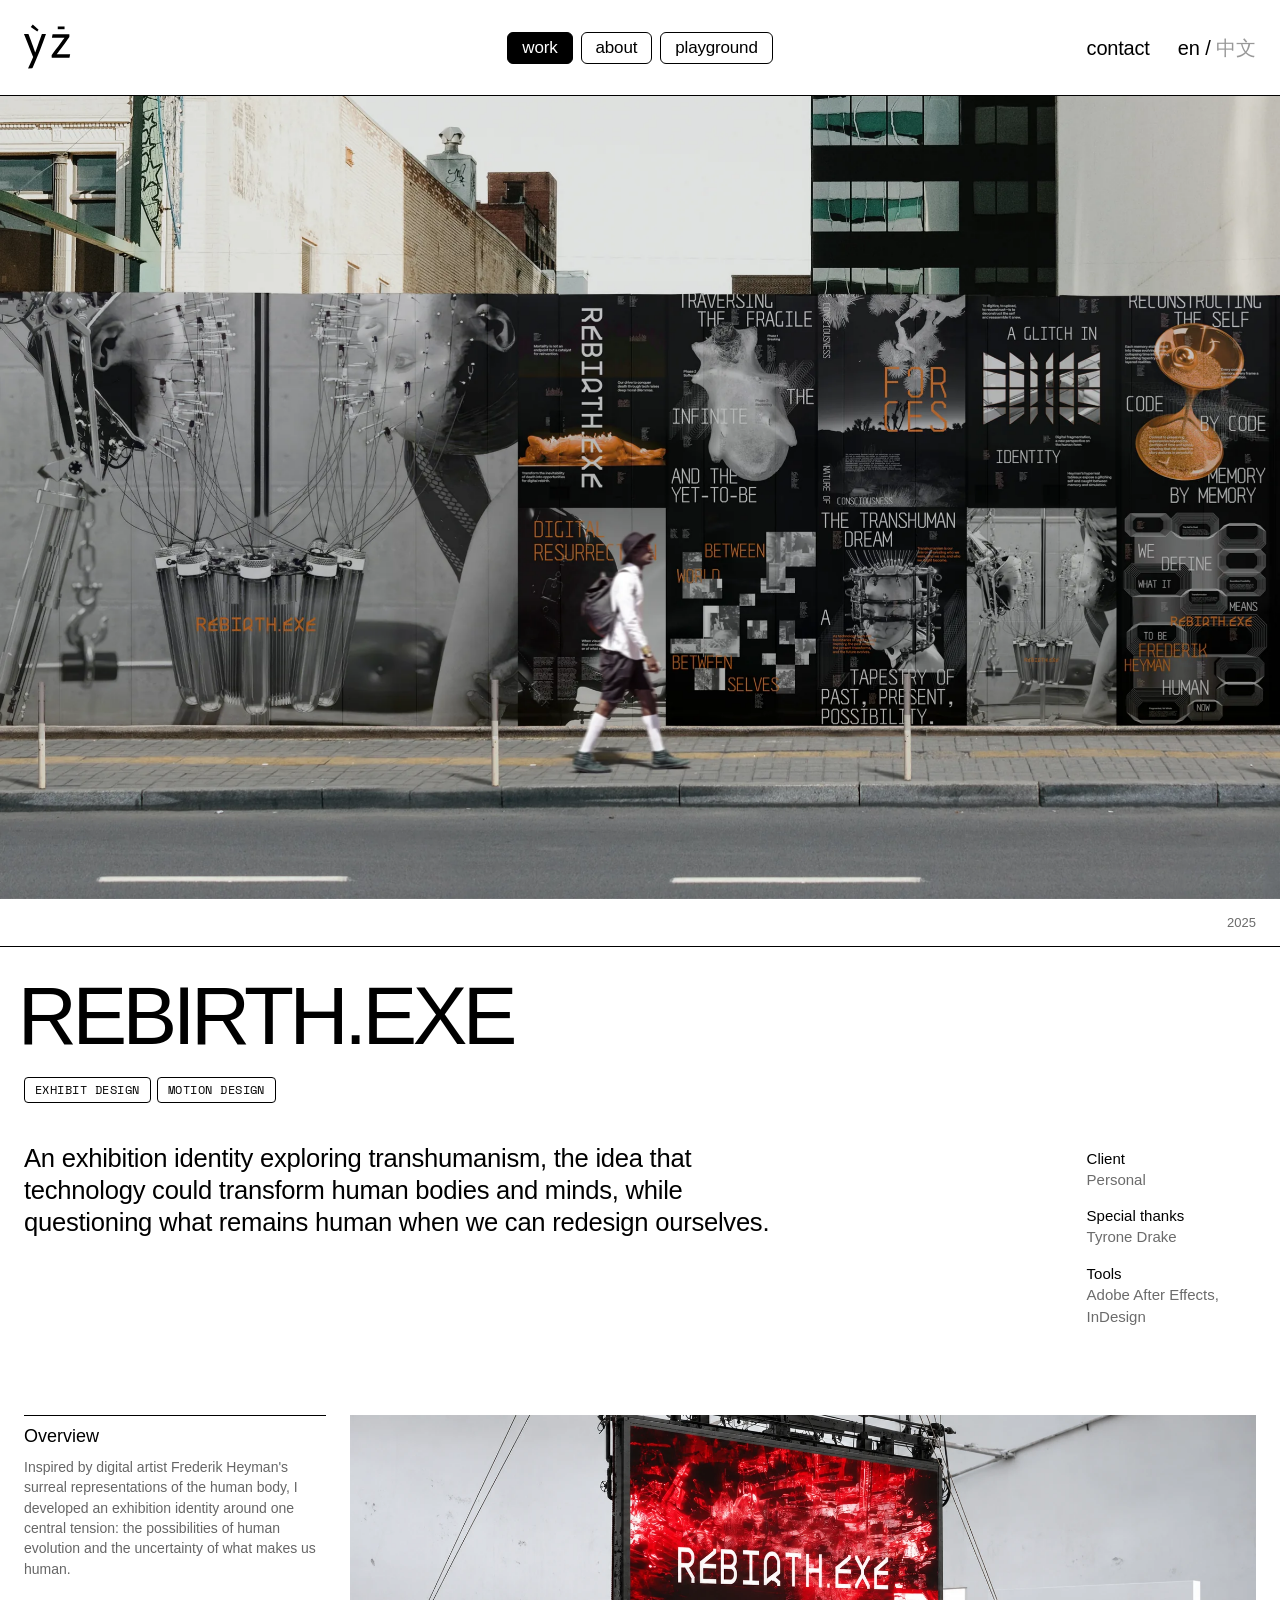
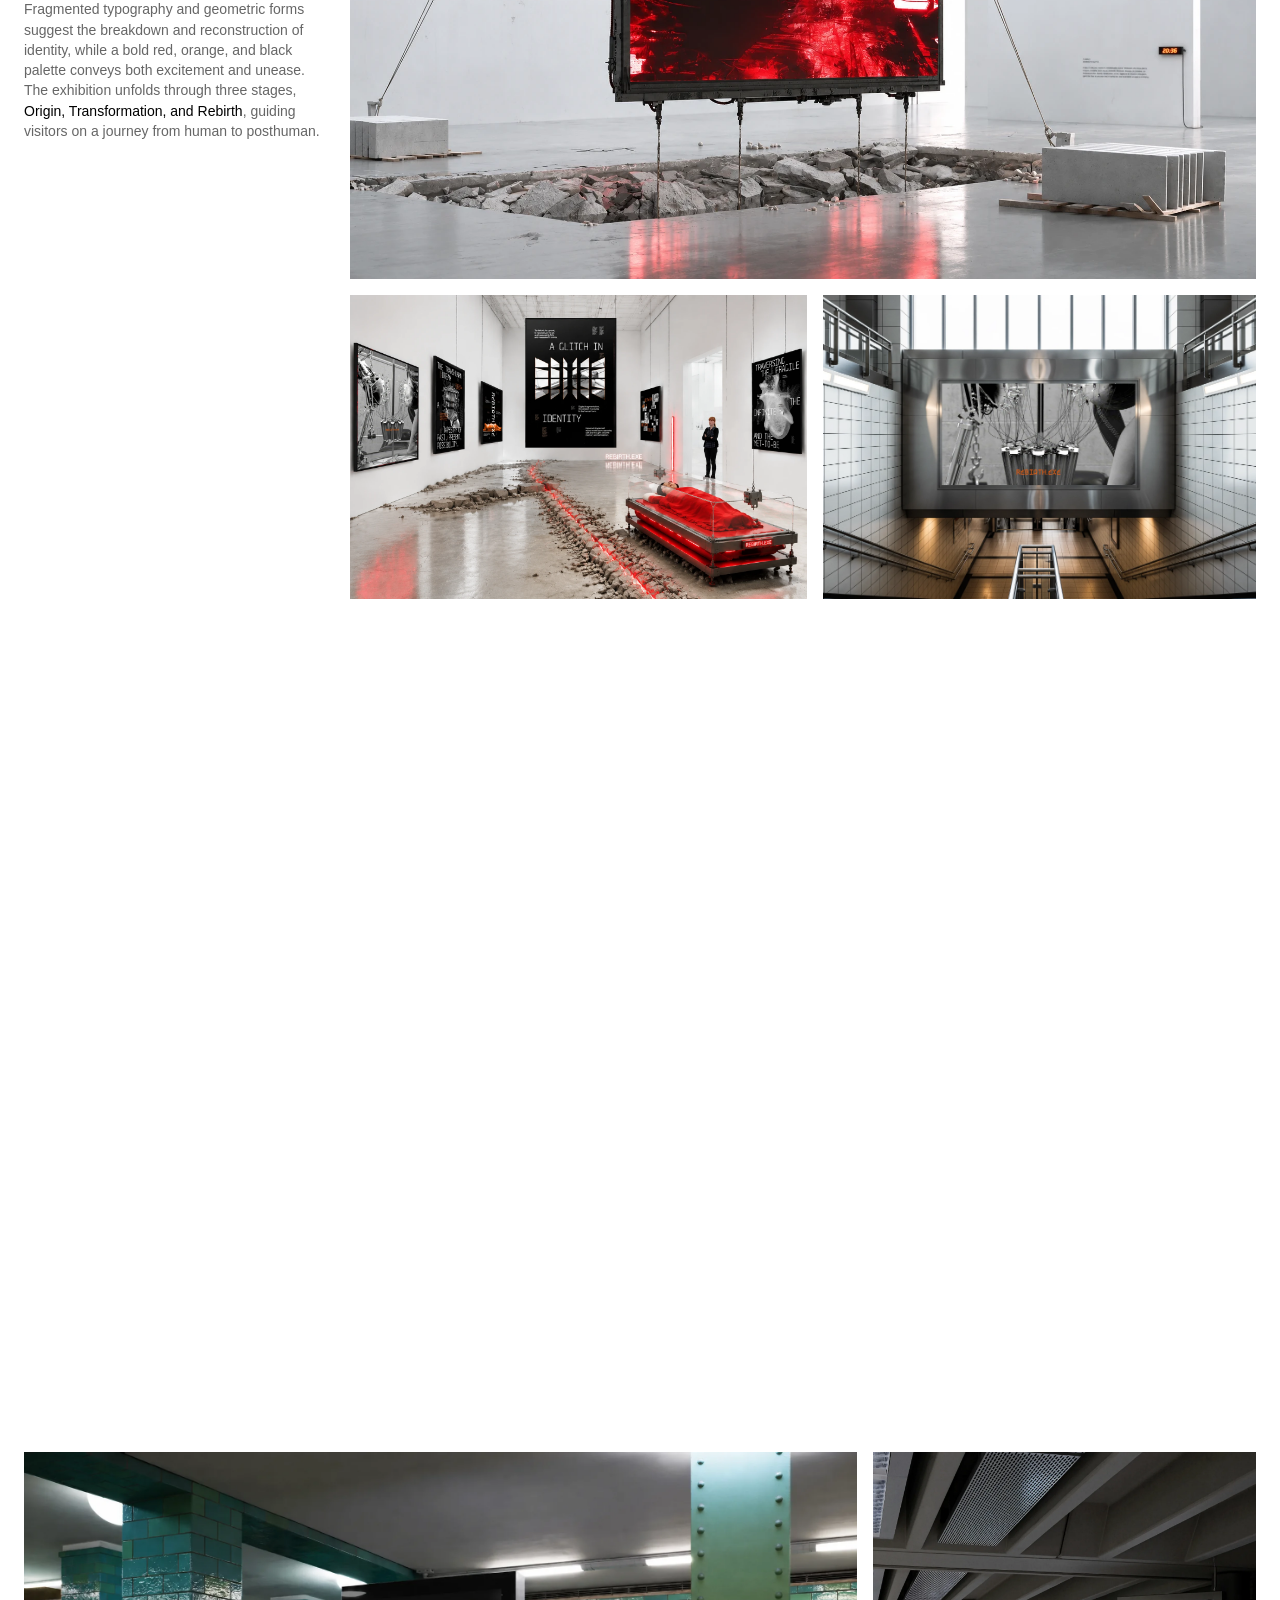
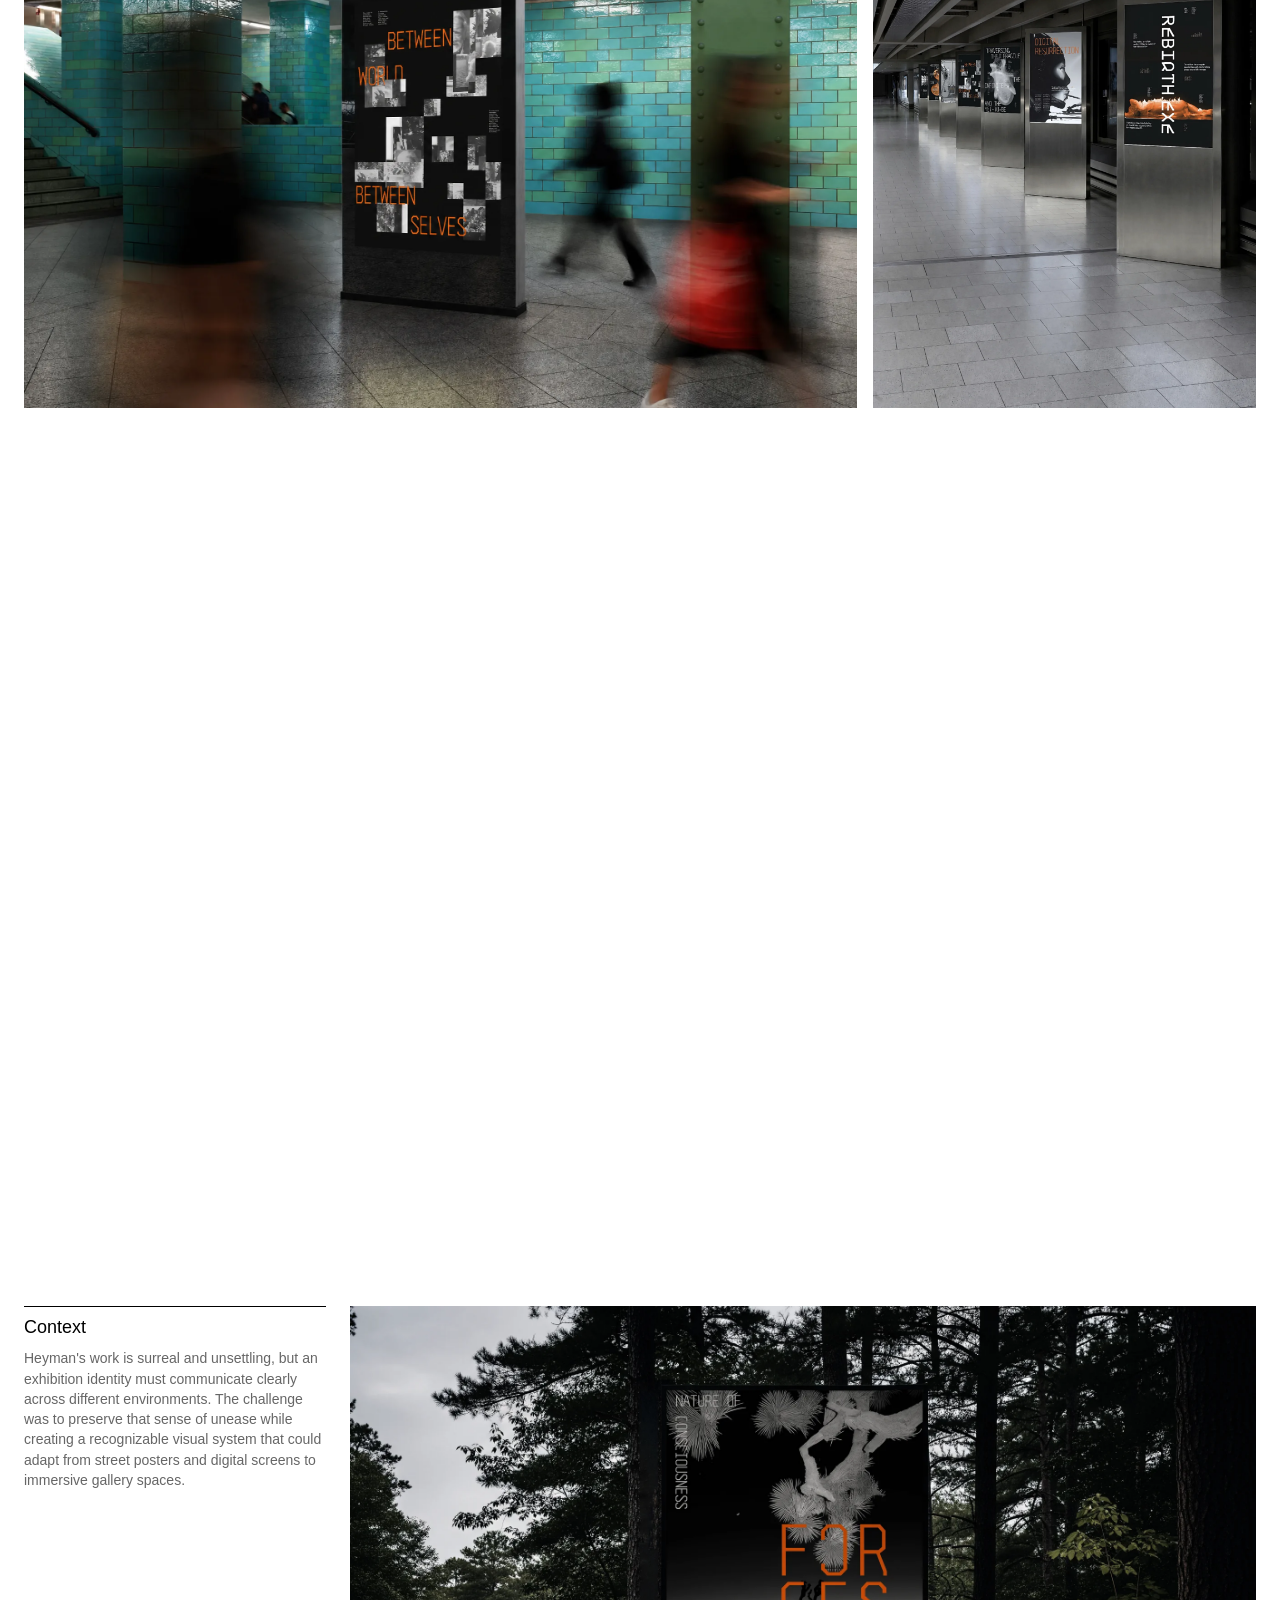
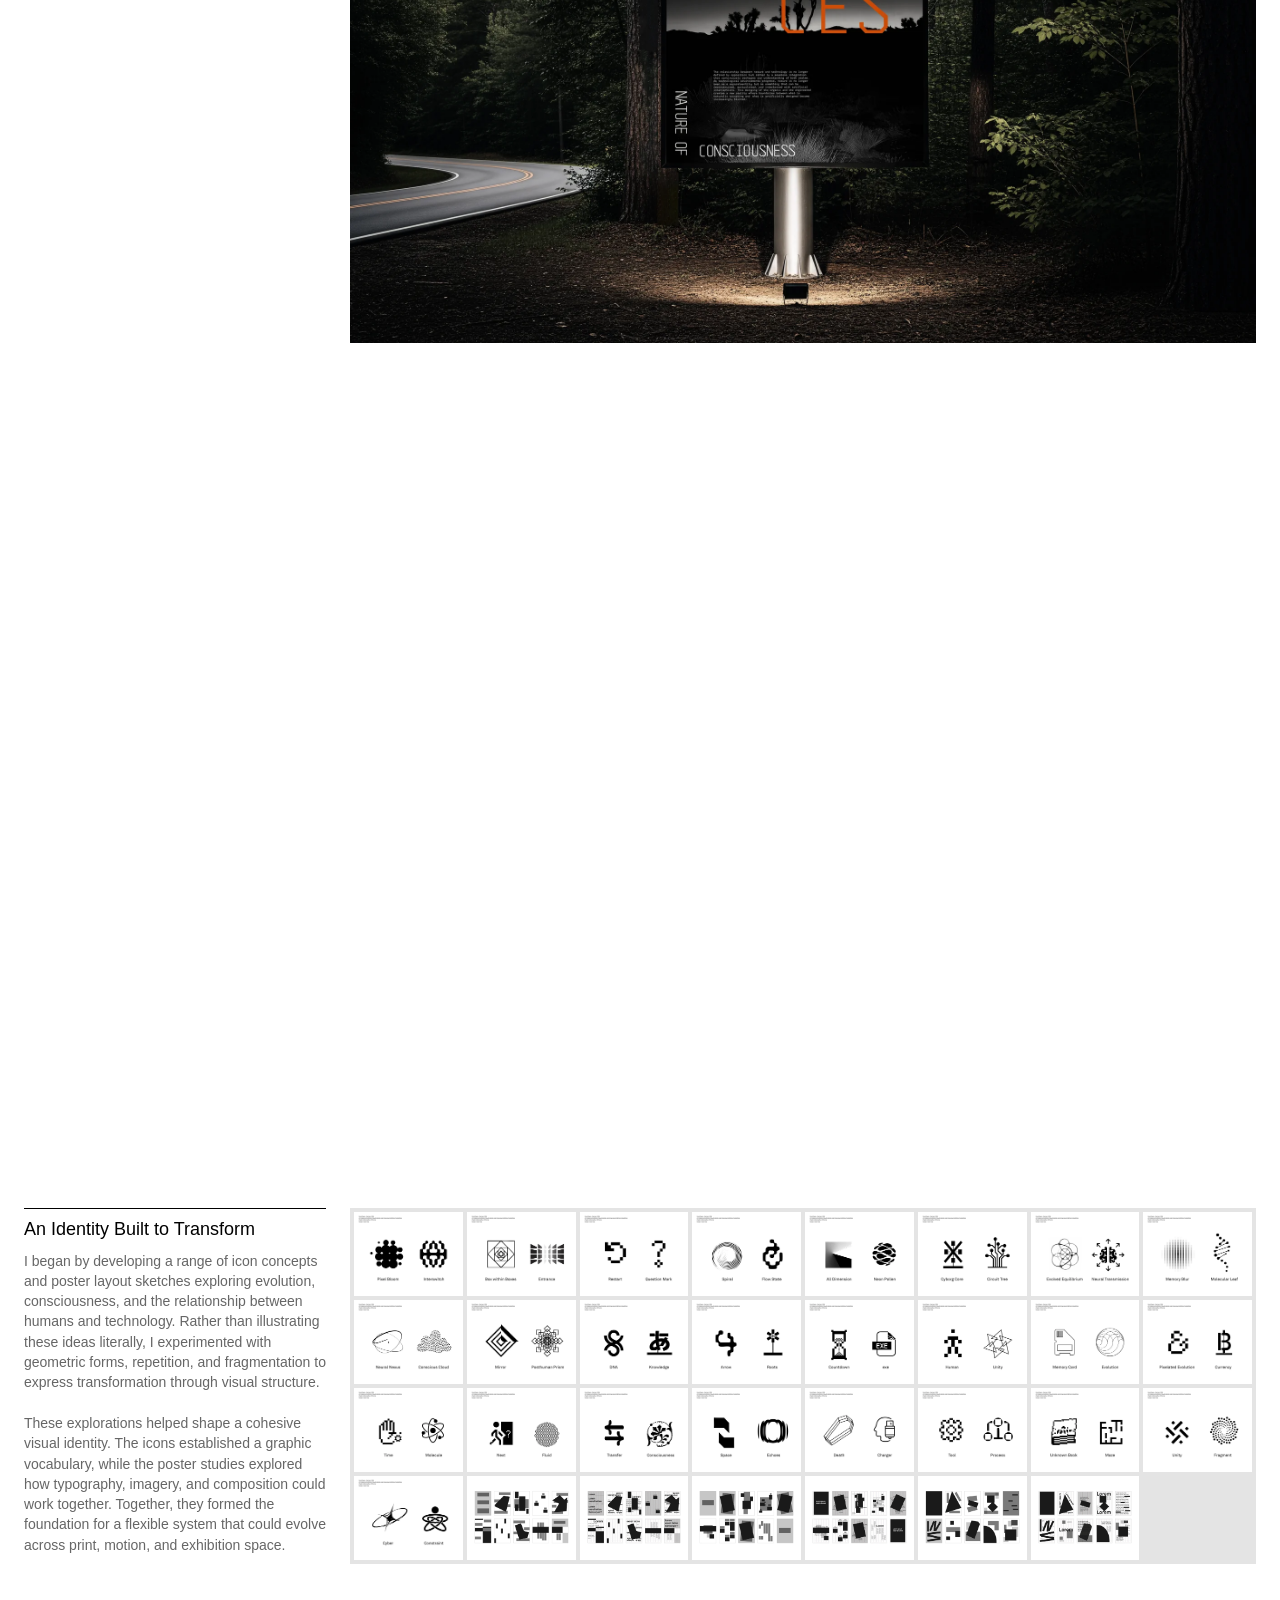
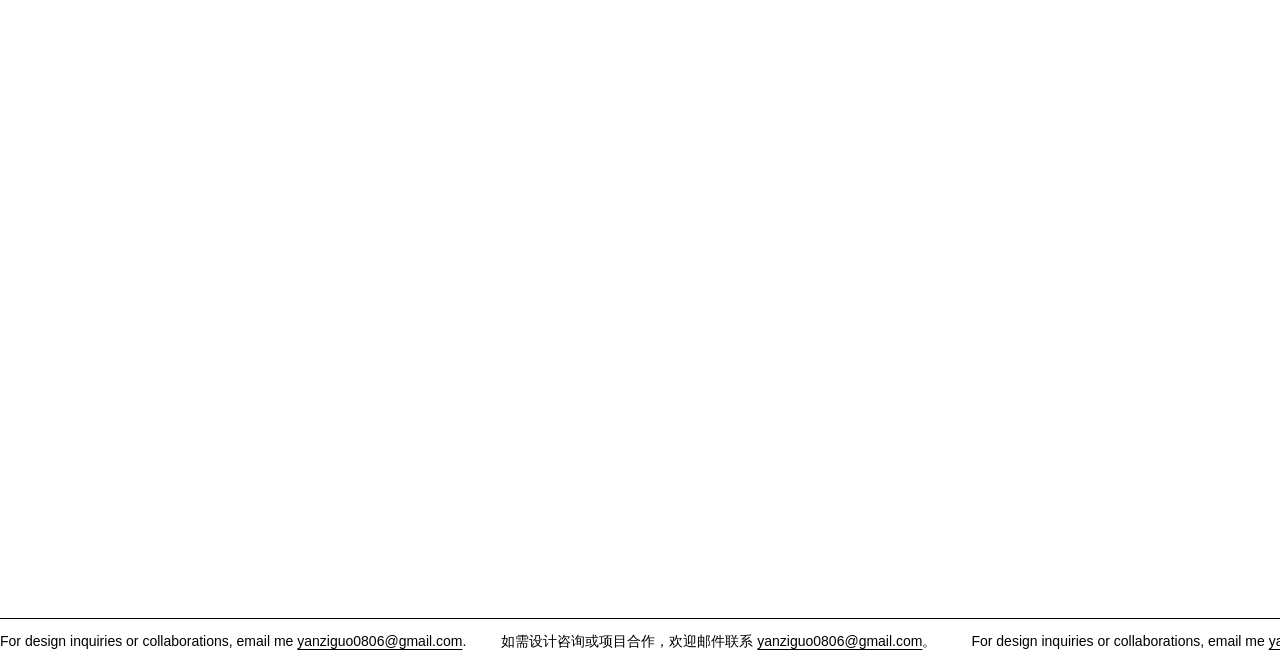
==== project.html @ 1d99fa91 "update 2026-11-15 18:24" ====
<!doctype html>
<html lang="en" data-lang="en">
<head>
  <meta charset="utf-8">
  <meta name="viewport" content="width=device-width, initial-scale=1">
  <script>if (new URLSearchParams(location.search).get("embed") === "1") document.documentElement.classList.add("is-embed");</script>
  <title>Project — yanzi.</title>
  <script>(function(){var l="en";try{var q=new URLSearchParams(location.search).get("lang"),s=localStorage.getItem("lang");if(q==="zh"||q==="en")l=q;else if(s==="zh"||s==="en")l=s;else if(/^zh/i.test(navigator.language||""))l="zh";}catch(e){}document.documentElement.dataset.lang=l;document.documentElement.lang=l==="zh"?"zh-Hans":"en";})();</script>
  <!-- TEMP: Google-hosted for the prototype; self-host before launch (China). -->
  <link rel="preconnect" href="https://fonts.googleapis.com">
  <link rel="preconnect" href="https://fonts.gstatic.com" crossorigin>
  <!-- E5 perf: the web font loads in the background — the page never waits for Google (slow / blocked in China). TODO: self-host before launch -->
  <link rel="stylesheet" href="https://fonts.googleapis.com/css2?family=Space+Mono:wght@400;700&display=swap" media="print" onload="this.media='all'">
  <link rel="stylesheet" href="shared/base.css?v=2">
  <link rel="stylesheet" href="project.css?v=59">
  <link rel="stylesheet" href="case7.css?v=18">
  <link rel="stylesheet" href="foot.css?v=3">
  <link rel="stylesheet" href="logo-motion.css?v=1">
  <style>h1, h2, h3, h4 { text-wrap: balance; } main p { hyphens: none; -webkit-hyphens: none; }</style>
</head>
<body>
  <!-- Project page, structure after basedesign.com/projects/… :
       title + grey tagline · tag pills · hero · summary + More info · images ·
       credits · next + related -->

  <header class="bar">
    <a class="bar-brand" href="index.html" aria-label="yanzi guo — home">
      <svg class="bar-logo" xmlns="http://www.w3.org/2000/svg" viewBox="20.8 0 1105.7 260.2" aria-hidden="true"><g data-k="cam" fill="currentColor"><path data-k="y" d="M148.900,54.750 C148.650,54.350 148.160,54.140 147.440,54.140 L127.230,54.140 C126.030,54.140 125.390,54.730 124.750,55.710 C116.990,77.600 110.340,96.150 104.480,112.510 L104.430,112.650 C97.220,132.770 91.510,148.690 86.540,162.980 C81.930,148.340 68.780,112.250 47.450,55.710 C47.100,54.650 46.380,54.140 45.250,54.140 L22.760,54.140 C21.970,54.140 21.370,54.390 21.100,54.830 C20.940,55.080 20.830,55.520 21.140,56.140 C33.410,87.530 51.240,131.310 63.040,160.290 L63.040,160.310 C67.930,172.300 71.790,181.770 73.800,186.800 C74.350,188.460 74.350,189.250 73.800,190.350 C62.930,216.380 51.480,240.940 45.620,253.260 C45.200,254.310 45.140,254.940 45.420,255.350 C45.640,255.670 46.050,255.830 46.690,255.830 L68.060,254.120 C69.810,253.830 70.740,253.230 71.350,252.000 C100.790,185.680 129.010,114.400 148.770,56.440 C149.120,55.750 149.160,55.160 148.900,54.740 Z"/><path data-k="a" d="M210.000,174.380 C195.360,174.380 183.500,160.720 183.500,143.880 C183.500,127.040 195.360,113.380 210.000,113.380 C224.640,113.380 236.500,127.040 236.500,143.880 C236.500,160.720 224.640,174.380 210.000,174.380 M232.990,54.390 L233.000,54.380 L173.760,54.380 C172.560,54.380 172.070,54.860 172.070,55.830 L172.070,72.940 C172.070,74.140 172.550,74.390 173.760,74.390 L181.490,74.390 L230.990,74.390 C251.980,74.390 268.990,91.400 268.990,112.390 L268.990,133.650 L259.462,133.650 C254.732,110.665 234.385,93.380 210.000,93.380 C182.110,93.380 159.500,115.990 159.500,143.880 C159.500,171.770 182.110,194.380 210.000,194.380 C234.385,194.380 254.732,177.095 259.462,154.110 L268.630,154.110 L268.630,189.590 C268.630,191.330 269.210,191.910 270.660,191.910 L290.960,191.910 C292.410,191.910 292.990,191.330 292.990,189.880 L292.990,114.390 C292.990,81.250 266.130,54.390 232.990,54.390"/><path data-k="n" d="M425.830,64.660 C416.100,55.960 403.860,54.140 395.300,54.140 C379.110,54.140 364.660,60.330 352.350,72.540 C352.240,71.360 352.150,70.210 352.060,69.110 C351.670,64.450 351.360,60.780 350.680,58.730 C350.100,57.580 349.510,56.960 348.010,56.960 L330.560,56.960 C329.020,56.960 328.720,57.630 328.720,58.820 C329.270,63.470 329.840,78.950 329.840,88.920 L329.840,191.940 C329.840,193.390 330.420,194.060 331.680,194.060 L351.660,194.060 C353.210,194.060 353.500,193.350 353.500,191.940 L353.500,92.350 C362.920,81.180 375.040,75.270 388.540,75.270 C398.020,75.270 405.340,78.560 410.310,85.060 C415.010,91.210 417.390,99.890 417.390,110.870 L417.390,191.650 C417.390,193.380 417.980,194.050 419.510,194.050 L439.210,194.050 C440.700,194.050 441.330,193.420 441.330,191.930 L441.330,108.610 C441.330,88.640 436.120,73.850 425.830,64.660 Z"/><path data-k="z" d="M574.610,170.960 L531.830,170.960 C526.940,170.960 522.370,170.930 517.950,170.890 C510.140,170.830 503.370,170.780 497.800,170.950 C499.480,168.680 502.360,164.860 505.990,160.060 C520.780,140.480 548.300,104.020 570.810,71.260 C571.670,69.830 571.960,68.960 571.960,67.800 L571.960,55.980 C571.960,54.880 571.700,54.140 570.400,54.140 L475.540,54.140 C474.390,54.140 473.740,54.700 473.420,55.950 L470.320,72.280 C470.150,73.300 470.200,73.870 470.510,74.220 C470.800,74.560 471.290,74.700 472.160,74.700 L514.940,74.700 C529.390,74.700 538.230,74.700 543.350,74.430 C539.730,79.600 530.570,91.830 519.980,105.970 C502.460,129.350 480.670,158.440 468.940,175.510 L468.920,175.550 C468.870,175.700 468.820,175.830 468.780,175.970 C468.550,176.620 468.350,177.180 468.350,178.140 L468.350,189.120 C468.350,190.530 468.780,191.240 469.630,191.240 L570.680,191.240 C571.860,191.240 572.550,190.650 572.800,189.430 L576.170,172.850 C576.440,172.180 576.470,171.730 576.260,171.420 C575.980,171.010 575.310,170.950 574.620,170.950 Z"/><path data-k="istem" d="M627.830,54.140 L607.840,54.140 C606.350,54.140 605.720,54.770 605.720,56.260 L605.720,188.840 C605.720,190.480 606.480,191.240 608.120,191.240 L627.540,191.240 C629.340,191.240 629.660,190.560 629.660,189.120 L629.660,55.980 C629.660,54.440 628.990,54.140 627.820,54.140 Z"/><path data-k="g" d="M777.490,239.870 C753.430,239.870 733.920,228.080 733.920,213.530 C733.920,198.990 753.430,187.190 777.490,187.190 C801.550,187.190 821.060,198.980 821.060,213.530 C821.060,228.070 801.550,239.870 777.490,239.870 M774.000,72.380 C788.640,72.380 800.500,86.040 800.500,102.880 C800.500,119.720 788.640,133.380 774.000,133.380 C759.360,133.380 747.500,119.720 747.500,102.880 C747.500,86.040 759.360,72.380 774.000,72.380 M777.490,166.920 C766.403,166.920 755.963,168.868 746.795,172.293 C744.725,168.518 742.972,163.222 744.283,157.159 C745.221,152.806 747.417,149.487 749.625,147.110 C756.853,151.102 765.159,153.380 774.000,153.380 C801.890,153.380 824.500,130.770 824.500,102.880 C824.500,92.309 821.247,82.500 815.694,74.390 L839.140,74.390 C840.260,74.390 841.160,73.580 841.160,72.580 L841.160,56.190 C841.160,55.190 840.250,54.380 839.140,54.380 L788.065,54.380 C783.598,53.087 778.883,52.380 774.000,52.380 C746.110,52.380 723.500,74.990 723.500,102.880 C723.500,115.260 727.962,126.594 735.356,135.377 C731.553,139.682 727.855,145.572 726.199,153.256 C723.888,163.949 726.574,173.621 730.461,180.914 C718.818,189.321 711.630,200.829 711.630,213.530 C711.630,239.270 741.120,260.140 777.490,260.140 C813.860,260.140 843.350,239.270 843.350,213.530 C843.350,187.790 813.860,166.920 777.490,166.920"/><path data-k="u" d="M974.270,160.750 C974.270,175.620 975.110,182.630 975.950,188.810 C975.950,189.930 975.670,190.490 974.270,190.490 L956.310,190.490 C954.910,190.490 954.630,190.210 954.070,189.090 C953.230,186.000 952.670,180.950 952.390,177.030 C940.610,189.090 925.730,193.300 911.710,193.300 C887.860,193.300 865.420,181.230 865.420,140.550 L865.420,55.820 C865.420,54.420 865.980,54.140 867.380,54.140 L887.300,54.140 C888.420,54.140 888.700,54.700 888.700,55.820 L888.700,137.750 C888.700,159.350 898.800,172.540 918.440,172.540 C931.910,172.540 942.570,167.490 950.990,158.230 L950.990,55.820 C950.990,54.700 951.550,54.140 952.950,54.140 L972.590,54.140 C974.270,54.140 974.270,54.700 974.270,55.820 L974.270,160.760 Z"/><path data-k="o" d="M1021.590,122.660 C1021.590,151.280 1036.460,174.010 1063.120,174.010 C1083.040,174.010 1102.680,158.300 1102.680,123.510 C1102.680,97.420 1090.620,72.440 1061.440,72.440 C1037.870,72.440 1021.600,92.640 1021.600,122.660 Z M1126.520,122.940 C1126.520,165.590 1100.150,194.210 1062.550,194.210 C1017.380,194.210 998.020,157.740 998.020,123.220 C998.020,83.660 1023.270,52.230 1062.550,52.230 C1101.830,52.230 1126.520,82.530 1126.520,122.940"/><path data-k="dot" d="M617.700,27.120 C625.810,27.120 631.260,21.670 631.260,13.560 C631.260,5.450 626.040,0.000 617.970,0.000 C609.900,0.000 604.410,5.570 604.410,13.560 C604.410,21.550 609.630,27.120 617.700,27.120"/><path data-k="bar" d=""/><path data-k="mac" d=""/></g></svg>
    </a>
    <nav class="bar-nav">
      <a class="pill is-current" href="index.html"><span class="en">work</span><span class="zh">作品</span></a>
      <a class="pill" href="about.html"><span class="en">about</span><span class="zh">关于</span></a>
      <a class="pill" href="playground.html"><span class="en">playground</span><span class="zh">实验</span></a>
    </nav>
    <div class="bar-right">
      <a href="mailto:yanziguo0806@gmail.com" class="bar-contact" title="yanziguo0806@gmail.com"><span class="en">contact</span><span class="zh">联系</span></a>
      <div class="lang-switch"><button data-set-lang="en">en</button> / <button data-set-lang="zh">中文</button></div>
    </div>
  </header>

  <!-- E4: project layout after gracejhwang.com/pioneer-works —
       label row · full-width hero · info column (1/4) beside the first images (3/4) ·
       the rest of the images full width · process (label left, images right) · next + related -->
  <main class="pj pj4" id="pj">
    <!-- E7 (after plus-ex.com/experience): the case study opens on one big photo, rounded, then the content -->
    <div class="pj-hero pj7-hero" id="pj-hero"></div>
    <section class="pj-head">
      <p class="pj-count" id="pj-count"></p>   <!-- the site's second line (48px label row) -->
      <h1 class="pj-title"><span id="pj-name"></span><span class="pj-tagline" id="pj-tagline"></span></h1>   <!-- Yanzi: keep the big title + tag boxes (E3) -->
      <!-- head on the page grid: tags on one line under the title; then Client / Special thanks in the
           1/4 column beside the summary on the 3/4 line — the grid starts here, no empty indent -->
      <div class="pj4-headrow">
        <ul class="pj-tags" id="pj-tags"></ul>
        <div class="pj4-hfacts" id="pj-facts"></div>
        <p class="pj-summary" id="pj-summary"></p>
      </div>
    </section>


    <!-- back to the gracejhwang.com/pioneer-works arrangement (Yanzi, 2026-11-01): story in the 1/4 column
         beside the first images, the rest of the images full width -->
    <section class="pj4-intro">
      <aside class="pj4-info">
        <div class="pj4-b pj4-rule">
          <div class="pj4-v pj4-text" id="pj-overview"></div>
        </div>
      </aside>
      <div class="pj4-lead" id="pj-lead"></div>
    </section>

    <div class="pj-gallery" id="pj-gallery"></div>

    <!-- Process in the same system: each step = text in the left 1/4, its images in the right 3/4 -->
    <div class="pj4-process" id="pj-process"></div>

    <section class="pj-more-work">
      <div class="pj-next">
        <p class="pj-k"><span class="en">Next</span><span class="zh">下一个</span></p>
        <a class="pj-card pj-card-big" id="pj-next"></a>
      </div>
      <div class="pj-related">
        <p class="pj-k"><span class="en">Related</span><span class="zh">相关项目</span></p>
        <div id="pj-related"></div>
      </div>
    </section>
  </main>

  <footer class="h-foot">
    <div class="h-mq-track">
      <span class="h-mq-set"><span class="h-mq-item">For design inquiries or collaborations, email me <a href="mailto:yanziguo0806@gmail.com">yanziguo0806@gmail.com</a>.</span><span class="h-mq-item">如需设计咨询或项目合作，欢迎邮件联系 <a href="mailto:yanziguo0806@gmail.com">yanziguo0806@gmail.com</a>。</span><span class="h-mq-item">For design inquiries or collaborations, email me <a href="mailto:yanziguo0806@gmail.com">yanziguo0806@gmail.com</a>.</span><span class="h-mq-item">如需设计咨询或项目合作，欢迎邮件联系 <a href="mailto:yanziguo0806@gmail.com">yanziguo0806@gmail.com</a>。</span></span>
      <span class="h-mq-set" aria-hidden="true"><span class="h-mq-item">For design inquiries or collaborations, email me <a tabindex="-1" href="mailto:yanziguo0806@gmail.com">yanziguo0806@gmail.com</a>.</span><span class="h-mq-item">如需设计咨询或项目合作，欢迎邮件联系 <a tabindex="-1" href="mailto:yanziguo0806@gmail.com">yanziguo0806@gmail.com</a>。</span><span class="h-mq-item">For design inquiries or collaborations, email me <a tabindex="-1" href="mailto:yanziguo0806@gmail.com">yanziguo0806@gmail.com</a>.</span><span class="h-mq-item">如需设计咨询或项目合作，欢迎邮件联系 <a tabindex="-1" href="mailto:yanziguo0806@gmail.com">yanziguo0806@gmail.com</a>。</span></span>
    </div>
  </footer>

  <script src="shared/lang.js?v=3"></script>
  <script src="projects.js?v=169"></script>
  <script src="project.js?v=158"></script>
  <script src="case7.js?v=4"></script>
  <script src="logo-motion.js?v=4"></script>
</body>
</html>
---- shared/base.css ----
/* Shared by all frames: language visibility + reset. Each frame adds its own style. */
html:not([data-lang="zh"]) .zh,
html[data-lang="zh"] .en { display: none !important; }

*, *::before, *::after { box-sizing: border-box; }
html { -webkit-text-size-adjust: 100%; scroll-behavior: smooth; }
body { margin: 0; -webkit-font-smoothing: antialiased; }
a { color: inherit; text-decoration: none; }
button { font: inherit; color: inherit; background: none; border: 0; padding: 0; cursor: pointer; }
img, video, canvas { display: block; max-width: 100%; }

.lang-switch button { opacity: .4; transition: opacity .3s; }
.lang-switch button[aria-pressed="true"] { opacity: 1; }

.reveal { opacity: 0; transform: translateY(16px); transition: opacity .8s cubic-bezier(.2,.7,.2,1), transform .8s cubic-bezier(.2,.7,.2,1); }
.reveal.in { opacity: 1; transform: none; }

/* Frame switcher (prototype only) */
.frame-tag {
  position: fixed; left: 50%; bottom: 14px; transform: translateX(-50%); z-index: 99;
  display: flex; gap: 4px; padding: 4px; border-radius: 99px;
  background: rgba(0,0,0,.75); color: #fff; font: 500 12px/1 system-ui, sans-serif;
  backdrop-filter: blur(8px); -webkit-backdrop-filter: blur(8px);
}
.frame-tag a { padding: 7px 12px; border-radius: 99px; opacity: .6; }
.frame-tag a[aria-current] { background: #fff; color: #000; opacity: 1; }

@media (prefers-reduced-motion: reduce) {
  html { scroll-behavior: auto; }
  .reveal { opacity: 1; transform: none; transition: none; }
}

/* ?shot=1 → clean screenshots: hide prototype-only tools */
html.shot .frame-tag, html.shot .style-switch, html.shot .replay { display: none !important; }
---- project.css ----
/* Frame E — project page (structure after basedesign.com project pages).
   Same type system as the refined homepage: Helvetica Neue + Space Mono labels. */

:root {
  --g: #ededed; --ink: #000; --muted: #6b6b6b; --line: #000;
  --sans: "Helvetica Neue", Helvetica, Arial, "PingFang SC", "Noto Sans SC", sans-serif;
  --mono: "Space Mono", ui-monospace, Menlo, "PingFang SC", monospace;
  --m: 24px;
}
body { background: var(--g); color: var(--ink); font: 400 15px/1.5 var(--sans); animation: arrive .5s ease both; }
@keyframes arrive { from { opacity: 0; transform: translateY(12px); } }
html[data-lang="zh"] body { line-height: 1.75; }

/* outlined pill buttons (Base Design detail) */
.pill {
  display: inline-flex; align-items: center; gap: 6px;
  padding: 6px 10px; border: 1px solid var(--ink); border-radius: 4px;
  font: 400 12px/1 var(--mono); text-transform: uppercase; letter-spacing: .04em;
  background: transparent; color: var(--ink);
  transition: background .2s, color .2s;
}
.pill:hover { background: var(--ink); color: var(--g); }

/* ---------- top bar ---------- */
.bar {
  position: sticky; top: 0; z-index: 10;
  display: grid; grid-template-columns: 1fr auto 1fr; align-items: center;
  height: 56px; padding: 0 var(--m);
  background: color-mix(in srgb, var(--g) 90%, transparent);
  backdrop-filter: blur(10px); -webkit-backdrop-filter: blur(10px);
  border-bottom: 1px solid var(--line);
}
.bar-brand { display: block; line-height: 0; color: var(--ink, #000); }
.bar-brand:hover { opacity: .6; }
/* E2: Yanzi's yanzi. logo (same file as the homepage nav), sized for the 56px bar */
.bar-logo { display: block; height: 34px; width: auto; transform: translateY(3px); }   /* the y tail hangs below */
.bar-nav { display: flex; gap: 6px; }
.bar-right { justify-self: end; display: flex; gap: 18px; align-items: center; font: 400 14px/1 var(--sans); }
.lang-switch button { font: inherit; }

/* ---------- head ---------- */
.pj { padding: 0 var(--m); }
.pj-head { padding: 56px 0 28px; }
.pj-count { margin: 0 0 14px; font: 400 12px/1 var(--mono); letter-spacing: .04em; color: var(--muted); }
.pj-title {
  margin: 0; display: grid;
  font: 500 clamp(44px, 6vw, 96px)/.98 var(--sans); letter-spacing: -.035em; text-transform: uppercase;
}
.pj-tagline { color: #9a9a9a; }
.pj-tags { list-style: none; margin: 24px 0 0; padding: 0; display: flex; flex-wrap: wrap; gap: 6px; max-width: 60%; }
.pj-tags li { pointer-events: none; }

/* ---------- media ---------- */
.pj-hero, .pj-gallery figure { margin: 0; background: #000; overflow: hidden; }
.pj-hero { aspect-ratio: 16 / 9; }
.pj-hero > *, .pj-gallery figure > * { display: block; width: 100%; height: 100%; object-fit: cover; }
.pj-gallery { display: grid; grid-template-columns: 1fr 1fr; gap: var(--m); padding: 8px 0 0; }
.pj-gallery figure { grid-column: 1 / -1; }
.pj-gallery figure.half { grid-column: auto; }
.pj-gallery figure > * { height: auto; }

/* ---------- summary + more info ---------- */
.pj-intro { padding: 32px 0 48px; max-width: 50%; }
.pj-summary { margin: 0 0 16px; font: 400 clamp(22px, 2vw, 30px)/1.25 var(--sans); letter-spacing: -.01em; }
html[data-lang="zh"] .pj-summary { line-height: 1.6; }
.pj-detail { margin-top: 28px; display: grid; gap: 22px; }
.pj-detail h3 { margin: 0 0 6px; font: 400 12px/1 var(--mono); text-transform: uppercase; letter-spacing: .04em; }
.pj-detail p { margin: 0; font-size: 15px; }

/* ---------- sections: brief · process · outcome ---------- */
.pj-sec { display: grid; grid-template-columns: 1fr 3fr; gap: var(--m); padding: 40px 0 64px; border-top: 1px solid var(--line); }
.pj-sec-h { margin: 0; font: 400 12px/1 var(--mono); text-transform: uppercase; letter-spacing: .04em; }
.pj-brief-cols { display: grid; grid-template-columns: repeat(3, 1fr); gap: var(--m); }
.pj-brief-cols h3, .pj-step h3 { margin: 0 0 8px; font: 500 16px/1.2 var(--sans); }
.pj-brief-cols p, .pj-step p { margin: 0; font-size: 15px; }

.pj-steps { list-style: none; margin: 0; padding: 0; display: grid; gap: 48px; }
.pj-step { display: grid; grid-template-columns: 1fr 2fr; gap: var(--m); }
.pj-step-n { display: block; margin-bottom: 10px; font: 400 12px/1 var(--mono); letter-spacing: .04em; color: var(--muted); }
.pj-step-media { display: grid; grid-template-columns: 1fr 1fr; gap: 12px; }
.pj-step-media figure { margin: 0; aspect-ratio: 4 / 3; background: #d6d6d6; overflow: hidden; }
.pj-step-media figure > * { width: 100%; height: 100%; object-fit: cover; display: block; }

.pj-outcome .pj-gallery { padding: 0; }

/* ---------- credits ---------- */
.pj-credits { padding: 72px 0 24px; }
.pj-credits h2 { margin: 0 0 18px; font: 500 28px/1 var(--sans); text-transform: uppercase; letter-spacing: -.01em; }
.pj-credits dl { margin: 0; display: grid; gap: 14px; }
.pj-credits dt { font: 400 12px/1.2 var(--mono); text-transform: uppercase; letter-spacing: .04em; color: var(--muted); }
.pj-credits dd { margin: 4px 0 0; }

/* ---------- next + related ---------- */
.pj-more-work {
  display: grid; grid-template-columns: 2fr 1fr; gap: calc(var(--m) * 3);
  padding: 72px 0 96px; margin-top: 48px; border-top: 1px solid var(--line);
}
.pj-k { margin: 0 0 14px; font: 400 12px/1 var(--mono); text-transform: uppercase; letter-spacing: .04em; }
.pj-card { display: grid; gap: 10px; }
.pj-card .img { aspect-ratio: 16 / 10; background: #000; overflow: hidden; }
.pj-card .img > * { width: 100%; height: 100%; object-fit: cover; display: block; transition: transform .6s cubic-bezier(.2,.7,.2,1); }
.pj-card:hover .img > * { transform: scale(1.03); }
.pj-card .t { font: 500 clamp(24px, 2.4vw, 36px)/1.05 var(--sans); text-transform: uppercase; letter-spacing: -.02em; }
.pj-card .s { color: var(--muted); }
.pj-related #pj-related { display: grid; gap: 28px; }
.pj-related .t { font-size: 14px; letter-spacing: 0; }
.pj-related .s { font-size: 13px; }
.pj-card:hover .t { text-decoration: underline; text-underline-offset: 6px; text-decoration-thickness: 1px; }

/* ---------- footer ---------- */
.ft {
  display: flex; justify-content: space-between; padding: 14px var(--m);
  border-top: 1px solid var(--line);
  font: 400 11px/1 var(--mono); text-transform: uppercase; letter-spacing: .03em;
}

/* ---------- narrow ---------- */
@media (max-width: 900px) {
  :root { --m: 16px; }
  .bar { grid-template-columns: 1fr auto; }
  .bar-nav { display: none; }
  .pj-tags, .pj-intro { max-width: none; }
  .pj-gallery { grid-template-columns: 1fr; }
  .pj-more-work { grid-template-columns: 1fr; gap: 48px; }
  .pj-sec, .pj-brief-cols, .pj-step { grid-template-columns: 1fr; }
}
@media (prefers-reduced-motion: reduce) { body { animation: none; } }

/* ===== E3 line system on the details page (Yanzi: every page starts from the same line) =====
   nav = the homepage's version-B bar (96px, logo left 46px, work · about · index centred,
   playground + en/中文 right); the content starts with a 48px label row whose line is the
   site's second line; white page, one typeface. */
:root { --g: #fff; }
body { background: #fff; }
.bar {
  height: 96px; padding: 0 var(--m); background: rgba(255,255,255,.92);
  backdrop-filter: blur(10px); -webkit-backdrop-filter: blur(10px);
  border-bottom: 1px solid #000; grid-template-columns: 1fr auto 1fr;
}
.bar-logo { height: 46px; transform: none; }
.bar-nav { gap: 8px; }
.bar .pill {
  padding: 6px 14px 7px; border-radius: 6px; font: 400 17px/1 var(--sans);
  text-transform: none; letter-spacing: -.01em;
}
.bar .pill.is-current, .bar .pill:hover { background: #000; color: #fff; }
.bar-right { gap: 28px; font: 500 20px/1 var(--sans); letter-spacing: -.01em; }
.bar-right .lang-switch button { font: inherit; text-transform: none; }
.bar-play:hover { opacity: .5; }
/* first line of content = the system's second line */
.pj-head { padding: 0 0 28px; }
.pj-count {
  display: flex; align-items: center; gap: 14px; height: 48px; margin: 0 calc(var(--m) * -1) 32px;
  padding: 0 var(--m); border-bottom: 1px solid #000;
  font: 400 13px/1 var(--sans); letter-spacing: 0; color: #6b6b6b;
}
.pj-c-n { color: #000; font-weight: 500; }
.pj-c-cat { text-transform: lowercase; }
.pj-c-y { margin-left: auto; }
@media (max-width: 700px) {
  .bar { height: 68px; } .bar-logo { height: 34px; } .bar .pill { font-size: 14px; padding: 5px 10px; }
  .bar-right { font-size: 15px; gap: 12px; } .bar-play { display: none; }
}

/* ===== Details page in the panel's language (E3, 2026-10-25) =====
   one typeface, the panel's scale: title 40px · grey categories 13px · summary 16px · labels 13px grey;
   no uppercase, no mono, no pill boxes; images keep their own ratio on white. */
.pj-title { display: block; font: 500 40px/1.02 var(--sans); letter-spacing: -.025em; text-transform: none; }
.pj-tagline { display: block; margin-top: 6px; font: 400 24px/1.2 var(--sans); letter-spacing: -.01em; color: #9a9a9a; }
.pj-tagline:empty { display: none; }
.pj-tags { margin: 8px 0 0; max-width: none; display: block; font: 400 13px/1.4 var(--sans); color: #6b6b6b; }
.pj-tags li { display: inline; }
.pj-head { padding-bottom: 32px; }
.pj-hero { aspect-ratio: auto; background: none; }
.pj-hero > * { height: auto; }
.pj-intro { padding: 32px 0 40px; max-width: 34em; }
.pj-summary { font: 400 16px/1.5 var(--sans); letter-spacing: 0; color: #222; }
.pj-sec { padding: 32px 0 48px; }
.pj-sec-h, .pj-k, .pj-step-n, .pj-credits dt, .pj-detail h3 {
  font: 400 13px/1.2 var(--sans); text-transform: none; letter-spacing: 0; color: #6b6b6b;
}
.pj-brief-cols h3, .pj-step h3 { font: 500 15px/1.3 var(--sans); }
.pj-brief-cols p, .pj-step p { font-size: 14px; line-height: 1.55; color: #333; }
.pj-step-media figure { background: #f0f0f0; }
.pj-gallery figure { background: none; }
.pj-gallery { gap: 16px; }
.pj-credits h2 { font: 400 13px/1.2 var(--sans); text-transform: none; color: #6b6b6b; }
.pj-card .t { font: 500 24px/1.1 var(--sans); text-transform: none; letter-spacing: -.02em; }
.pj-card .img { background: #f0f0f0; }
.ft { font: 400 13px/1 var(--sans); text-transform: none; letter-spacing: 0; }
/* videos with baked-in black bars: figure = real picture ratio; video covers it with a 3% safety
   overscan so no sliver of the bar is left at either edge */
.pj-gallery figure.crop { overflow: hidden; }
.pj-gallery figure.crop > video { width: 100%; height: 100%; object-fit: cover; transform: scale(1.03); }
.pj-hero.crop { overflow: hidden; } .pj-hero.crop > video { width: 100%; height: 100%; object-fit: cover; transform: scale(1.03); }
/* pairs share one height, each image keeps its ratio, 16px gap (same as the panel) */
.pj-gallery { display: grid; grid-template-columns: 1fr; gap: 16px; }
.pj-row { display: flex; gap: 16px; }
.pj-row figure { flex: var(--a, 1.5) 1 0; aspect-ratio: var(--a, 1.5); min-width: 0; }
.pj-row figure > * { width: 100%; height: 100%; object-fit: cover; }
/* Yanzi: the title area goes back to the big uppercase title (previous version) */
.pj-title { display: grid; font: 500 clamp(44px, 6vw, 96px)/.98 var(--sans); letter-spacing: -.035em; text-transform: uppercase; }
.pj-tagline { display: block; margin-top: 0; font: inherit; letter-spacing: inherit; color: #9a9a9a; }
.pj-tagline:empty { display: none; }
.pj-tags { margin-top: 20px; }
/* Yanzi: tags back to the outlined boxes (previous version) */
.pj-tags { display: flex; flex-wrap: wrap; gap: 6px; margin: 24px 0 0; max-width: 60%; font: inherit; color: inherit; }
.pj-tags li { display: list-item; list-style: none; }
.pj-tags .pill { font: 400 12px/1 var(--mono); text-transform: uppercase; letter-spacing: .04em; padding: 6px 10px; border-radius: 4px; color: #000; }
/* Outcome fix: fr tracks must be allowed to shrink below the videos' native 1920px width,
   otherwise the gallery spills past the right edge */
.pj-sec { grid-template-columns: minmax(0, 1fr) minmax(0, 3fr); }
.pj-sec > * { min-width: 0; }
.pj-gallery figure, .pj-hero { max-width: 100%; }
/* Yanzi: summary back to the previous, larger version */
.pj-intro { padding: 32px 0 48px; max-width: 50%; }
.pj-summary { font: 400 clamp(22px, 2vw, 30px)/1.25 var(--sans); letter-spacing: -.01em; color: #000; }
/* optical left alignment (Yanzi): every visible left edge on the 24px margin —
   logo ink starts 47/384 of its height in; the big title's first letter has ~0.076em side bearing */
.bar-logo { margin-left: calc(-46px * 47 / 384); }
.pj-title { margin-left: -0.076em; }
@media (max-width: 700px) { .bar-logo { margin-left: calc(-34px * 47 / 384); } }

/* ===== E4 project layout (after gracejhwang.com/pioneer-works, 2026-11-01) =====
   label row → full-width hero → info column (1/4) beside the first images (3/4) →
   the rest of the images full width → Process (label left, images right).
   Info column: small black labels, grey text under them; a short black rule starts each group. */
.pj4 .pj-count { margin-bottom: 16px; }
.pj4 .pj-hero { margin-bottom: 16px; }
.pj4-intro {
  display: grid; grid-template-columns: minmax(0, 1fr) minmax(0, 3fr); gap: 16px var(--m);
  align-items: start; margin-bottom: 16px;
}
.pj4-info { font: 400 15px/1.4 var(--sans); }
html[data-lang="zh"] .pj4-info { line-height: 1.7; }
.pj4-b { margin-bottom: 22px; }
.pj4-info > .pj4-b:first-child, .pj4-rule { border-top: 1px solid #000; padding-top: 8px; }
.pj4-title { margin: 0; font: 500 15px/1.4 var(--sans); letter-spacing: 0; text-transform: none; }
.pj4-k { margin: 0; font: 500 15px/1.4 var(--sans); color: #000; }
.pj4-v { margin: 0; color: #6b6b6b; }
.pj4-v:empty { display: none; }
.pj4-text p { margin: 0 0 1.2em; }
.pj4-text .pj4-k { margin-top: .2em; }
.pj4-credits { margin: 0; color: #6b6b6b; }
.pj4-credits div { margin: 0; }
.pj4-credits dt { display: inline; color: #000; font: inherit; }
.pj4-credits dt::after { content: " · "; color: #6b6b6b; }
.pj4-credits dd { display: inline; margin: 0; }
/* images on the right: same 16px rhythm as the gallery; pairs share one height */
.pj4-lead { display: grid; gap: 16px; }
.pj4-lead figure { margin: 0; }
.pj4-lead figure > * { display: block; width: 100%; height: auto; }
.pj4-lead figure.crop > video { height: 100%; object-fit: cover; transform: scale(1.03); }
.pj4-lead .pj-row figure > * { height: 100%; object-fit: cover; }
/* rest of the images: full width */
.pj4 .pj-gallery { padding: 0; }
/* Process: no full-width line — a short rule over the label only (as in the info column) */
.pj4 .pj-sec { border-top: 0; padding: 56px 0 48px; grid-template-columns: minmax(0, 1fr) minmax(0, 3fr); }
.pj4 .pj-sec-h { border-top: 1px solid #000; padding-top: 8px; font: 500 15px/1.4 var(--sans); color: #000; align-self: start; }
.pj4 .pj-step-n { color: #6b6b6b; }
@media (max-width: 900px) {
  .pj4-intro, .pj4 .pj-sec { grid-template-columns: 1fr; }
}

/* E4 round 2 (Yanzi): big title back above the hero; Process folded into the same 1/4 · 3/4 rows */
.pj4 .pj-head { padding: 0 0 32px; }
.pj4 .pj-count { margin-bottom: 32px; }
.pj4 #pj-facts .pj4-b:last-child { margin-bottom: 22px; }
.pj4-process { display: grid; gap: 16px; margin-top: 16px; }
.pj4-step { margin: 0; }
.pj4-step .pj4-info { padding-top: 8px; }
.pj4-sec { margin-bottom: 22px; }
.pj4-n { color: #6b6b6b; margin-right: .6em; font-variant-numeric: tabular-nums; }
.pj4-step .pj4-v { margin-top: 2px; }
.pj4-step-media { display: grid; grid-template-columns: 1fr 1fr; gap: 16px; }
.pj4-step-media figure { margin: 0; aspect-ratio: 4 / 3; background: #f0f0f0; overflow: hidden; }
.pj4-step-media figure > * { display: block; width: 100%; height: 100%; object-fit: cover; }
.pj4 .pj-more-work { margin-top: 64px; }
/* Yanzi: E3's large summary under the hero, with the full-width line under it;
   that line now opens the info column (so Client has no short rule of its own) */
.pj4 .pj4-sum { max-width: none; padding: 32px 0 48px; border-bottom: 1px solid #000; }
.pj4 .pj4-sum .pj-summary { max-width: 50%; margin: 0; }
.pj4 .pj4-sum + .pj4-intro { margin-top: 0; padding-top: 12px; }
@media (max-width: 900px) { .pj4 .pj4-sum .pj-summary { max-width: none; } }
.pj4-text > .pj4-k:first-child { margin-top: 0; }
.pj4-text .pj4-k { color: #000; }

/* E4 round 3 (critique): the whole introduction sits above the hero — big title, then tags on the
   left half and the summary on the right half. Below the hero only the quiet system: short 1/4 rules,
   small text, no full-width line until Next. */
.pj4 .pj-head { padding-bottom: 40px; }
.pj4-headrow { display: grid; grid-template-columns: minmax(0, 1fr) minmax(0, 1fr); gap: var(--m); align-items: start; margin-top: 24px; }
.pj4-headrow .pj-tags { margin: 0; max-width: none; }
.pj4-headrow .pj-summary { margin: 0; }
.pj4 .pj4-intro { margin-top: 24px; }
@media (max-width: 900px) { .pj4-headrow { grid-template-columns: 1fr; gap: 20px; } }
/* alignment fix (Yanzi "要对齐"): the videos are scaled 3% to hide their baked-in black bars —
   the figure must clip them, or they spill past the image column's edges */
.pj4-lead figure, .pj4 .pj-gallery figure, .pj4 .pj-hero { overflow: hidden; }
/* Yanzi "这个地方不对": the tags | summary row now uses the same 1/4 | 3/4 grid as everything below —
   tags in the info column (above Client), summary on the images' left edge — so the head lines up
   with the page instead of splitting at an unrelated 50% */
.pj4-headrow { grid-template-columns: minmax(0, 1fr) minmax(0, 3fr); gap: 16px var(--m); }
.pj4-headrow .pj-summary { max-width: 30em; }
.pj4-headrow .pj-tags { gap: 6px; }
@media (max-width: 900px) { .pj4-headrow { grid-template-columns: 1fr; } }
/* better head (Yanzi): title → tags on one line (the strip under the title) → the summary alone on
   the 3/4 line, the images' left edge. No Year in the info column (the label row already shows it). */
.pj4-headrow { row-gap: 0; }
.pj4-headrow .pj-tags { grid-column: 1 / -1; flex-wrap: wrap; }
.pj4-headrow .pj-summary { grid-column: 2; margin-top: 40px; }
@media (max-width: 900px) { .pj4-headrow .pj-summary { grid-column: 1; margin-top: 24px; } }
/* head v3 (Yanzi "看起来不好看": the indented summary left a hole) — Client / Special thanks fill the
   1/4 column beside the summary, top-aligned with its first line; the grid starts in the head */
.pj4-headrow .pj4-hfacts { grid-column: 1; grid-row: 2; margin-top: 40px; display: grid; gap: 14px; align-content: start; padding-top: .35em; }
.pj4-headrow .pj-summary { grid-row: 2; }
.pj4-hfacts .pj4-b { margin: 0; border: 0; padding: 0; }
/* the info column below now opens with Context (its own short rule) */
@media (max-width: 900px) { .pj4-headrow .pj4-hfacts { grid-row: 3; margin-top: 24px; } }
/* Yanzi: swap — the summary leads from the left edge under the title; Client / Special thanks sit
   on the right as side notes, in the last quarter (page quarters: 1/4 · 2/4 · 3/4) */
.pj4-headrow { grid-template-columns: repeat(4, minmax(0, 1fr)); }
.pj4-headrow .pj-summary { grid-column: 1 / span 3; grid-row: 2; max-width: 30em; }
.pj4-headrow .pj4-hfacts { grid-column: 4; grid-row: 2; }
@media (max-width: 900px) {
  .pj4-headrow { grid-template-columns: 1fr; }
  .pj4-headrow .pj-summary, .pj4-headrow .pj4-hfacts { grid-column: 1; }
  .pj4-headrow .pj4-hfacts { grid-row: 3; }
}

/* E5: contact in the bar (playground moved into the nav pills) */
.bar-contact:hover { opacity: .5; }
/* E5 phone: the pills come back (they were hidden) — second row under logo + contact / language */
@media (max-width: 700px) {
  .bar { height: auto; grid-template-columns: 1fr auto; grid-template-rows: auto auto; row-gap: 12px; padding: 14px var(--m) 12px; }
  .bar-brand { grid-column: 1; grid-row: 1; }
  .bar-right { grid-column: 2; grid-row: 1; }
  .bar-nav { display: flex; grid-column: 1 / -1; grid-row: 2; justify-self: start; gap: 6px; }
}

/* E5 (Yanzi): Client / Special thanks start exactly under "contact" in the bar.
   project.js measures contact's left edge and sets --fx (wide screens only). */
@media (min-width: 901px) { .pj4-headrow .pj4-hfacts { margin-left: var(--fx, 0px); } }

/* E5: the label row shows number + year only (the category is already in the tags) */
.pj-c-cat:empty { display: none; }

/* E5: the project's wordmark in the title's place, left on the margin; letters as tall as the old
   title's capitals. Static (Yanzi: the rolling looked odd). */
.pj-head .pj5-logo { margin: 40px 0 0; --cap: calc(clamp(44px, 6vw, 96px) * .72); }
.pj-head .pj5-logo > svg { display: block; width: calc(var(--cap) * 882 / 101); max-width: 100%; height: auto; color: #000; }

/* E5 (Yanzi: "不要这个"): a project with its own logo drops the big type title — the logo is the title.
   The h1 stays for screen readers. */
.pj5-has-logo .pj-title { position: absolute; width: 1px; height: 1px; overflow: hidden; clip-path: inset(50%); white-space: nowrap; margin: 0; }
.pj5-has-logo .pj4-headrow { margin-top: 32px; }

/* E5 Process as small contact sheets (Yanzi: "放这些，但是就是小点"): white pages with a hairline
   edge, tight gaps, n per row; the section starts on its own rule further down the page */
.pj4-process:not(:empty) { margin-top: 0; gap: 24px; }   /* Yanzi: same 24px as hero → Context (the step itself adds the 24px) */
.pj5-sheet { grid-template-columns: repeat(var(--cols, 4), minmax(0, 1fr)); gap: 0; align-items: start;
  border-top: 1px solid #e2e2e2; border-left: 1px solid #e2e2e2; }   /* one sheet: shared hairlines, no gaps */
.pj5-sheet figure { aspect-ratio: var(--r, auto); background: #fff; border-right: 1px solid #e2e2e2; border-bottom: 1px solid #e2e2e2; }
.pj5-sheet figure > * { height: 100%; object-fit: contain; }   /* the wider framework pages sit centred in the same cell */
@media (max-width: 900px) { .pj5-sheet { grid-template-columns: repeat(min(var(--cols, 4), 5), minmax(0, 1fr)); } }
@media (max-width: 560px) { .pj5-sheet { grid-template-columns: repeat(4, minmax(0, 1fr)); } }

/* E5 staggered gallery (after gracejhwang.com/pioneer-playlab): a 12-column grid; everything spans
   the full width unless the data gives it columns (--col), and images sit at the top of their row */
.pj4 #pj-gallery { grid-template-columns: repeat(12, minmax(0, 1fr)); align-items: start; }
.pj4 #pj-gallery > * { grid-column: 1 / -1; }
.pj4 #pj-gallery > .pj5-col { grid-column: var(--col); }
@media (max-width: 700px) { .pj4 #pj-gallery > .pj5-col { grid-column: 1 / -1; } }
/* "r34": full row, but starting on the page's ¼ | ¾ line (x = 390 at 1440) */
.pj4 #pj-gallery > .pj5-col[style*="--col:r34"] { grid-column: 1 / -1; margin-left: calc((100% - var(--m)) / 4 + var(--m)); }
@media (max-width: 700px) { .pj4 #pj-gallery > .pj5-col[style*="--col:r34"] { margin-left: 0; } }
/* Process info block = the intro's: its rule sits on the sheet's top edge, same label/text spacing */
.pj4-step aside.pj4-info { padding-top: 0; }
.pj4-step aside.pj4-info .pj4-k, .pj4-step aside.pj4-info .pj4-text { margin: 0; }
/* Yanzi "让视觉看起来一样": the white pages melted into the white page, so the gap above looked bigger
   than 24px. The sheet now sits on a light grey ground (like her reference) and reads as one block
   with a clear top edge, the same as a photo. */
.pj5-sheet { background: #e4e4e4; gap: 4px; padding: 4px; border: 0; }
.pj5-sheet figure { border: 0; }

/* E5 UX: unwritten summaries are left out of the cards, so their empty line doesn't take space */
.pj-card .s:empty { display: none; }
/* a lazy video fills the shape its figure reserves */
.pj4 .pj-gallery figure[style*="aspect-ratio"] > video, .pj4-lead figure[style*="aspect-ratio"] > video { width: 100%; height: 100%; object-fit: cover; }

/* E5 (Yanzi "点完会卡着"): no fade-in on arrival — the page shows as soon as it is ready */
body { animation: none; }

/* Yanzi's copy: several paragraphs per block, bold stage names, Process subtitle in the label's grey */
.pj4-text p + p { margin-top: -0.4em; }
.pj4-text strong { font-weight: 500; color: #000; }
.pj5-sub { font-weight: 400; color: #6b6b6b; }

/* Text hierarchy after gracejhwang.com (Yanzi): black label sits right on its text (no gap),
   paragraphs are one empty line apart, a new section (Overview → Context) two lines apart */
.pj4-text p { margin: 0; }
.pj4-text p + p { margin-top: 1.4em; }
.pj4-text .pj4-k { margin: 0; }
.pj4-text p + .pj4-k { margin-top: 2.8em; }
html[data-lang="zh"] .pj4-text p + p { margin-top: 1.2em; }

/* Type sizes after gracejhwang.com (Yanzi: "参考她的字体… 字体要用我们自己的") — our Helvetica Neue,
   her proportions: label 18px medium black; text 15.5px medium grey, line height 1.45.
   Grey #888 instead of her #999 so the text stays readable on white. */
.pj4-text .pj4-k { font-size: 18px; font-weight: 500; line-height: 1.4; color: #000; }
.pj4-text p { font-size: 15.5px; font-weight: 500; line-height: 1.45; color: #888; }
.pj4-text p + p { margin-top: 1.45em; }
.pj4-text p + .pj4-k { margin-top: 2.6em; }
.pj4-text strong { color: #555; }
.pj5-sub { font-size: 18px; color: #888; font-weight: 500; }
html[data-lang="zh"] .pj4-text p { line-height: 1.7; }
html[data-lang="zh"] .pj4-text p + p { margin-top: 1.2em; }
/* Yanzi: a little air between the label and its first paragraph */
.pj4-text .pj4-k + p { margin-top: 8px; }
/* E5: no project number in the label row — the year stays on the right */
.pj-count .pj-c-y { margin-left: auto; }

/* E6 (Yanzi 2026-11-02): the case-study title = the About page's big type — capitals, light
   (400), tight tracking, line-height .9, large */
.pj-title { font: 400 clamp(48px, 6.4vw, 120px)/.9 var(--sans);   /* Yanzi: exactly the About lines (400, ~92px at 1440) — the 144px version read too heavy */
   letter-spacing: -.055em; text-transform: uppercase; }
html[data-lang="zh"] .pj-title { letter-spacing: -.055em; }

/* E6 (Yanzi): case-study paragraphs a little smaller and darker — easier to read, and a clearer
   step down from the 18px section labels */
.pj4-text p { font-size: 14px; color: #666; }
.pj4-text strong { color: #000; }

/* E6 (Yanzi): Context beside the forest image — text in the ¼ column (rule on top, like the
   Overview), the image from the ¼ | ¾ line to the right edge */
.pj4 #pj-gallery > .pj6-beside {
  grid-column: 1 / -1; display: grid; align-items: start;
  grid-template-columns: calc((100% - var(--m)) / 4) minmax(0, 1fr); column-gap: var(--m);
}
.pj6-beside > figure { margin: 0; grid-column: 2 !important; grid-row: 1; width: auto !important; }
.pj6-beside > aside { grid-column: 1; grid-row: 1; }
@media (max-width: 700px) { .pj4 #pj-gallery > .pj6-beside { grid-template-columns: 1fr; row-gap: 24px; } }
@media (max-width: 700px) { .pj6-beside > figure, .pj6-beside > aside { grid-column: 1 !important; grid-row: auto; } }
---- case7.css ----
/* E7 — case study after plus-ex.com/experience (Yanzi 2026-11-08):
   one big photo first (full width, rounded, a strip of the page showing under it), then the content;
   text fades in section by section as it scrolls into view. */

/* hero: inset 10px from the top, the page's 24px from the sides, rounded like theirs */
#pj-hero.pj7-hero {
  aspect-ratio: auto !important;
  height: calc(100svh - 97px - 10px - 84px); min-height: 360px;
  margin: 10px 0 0; border-radius: 16px; overflow: hidden; background: #eee;
}
#pj-hero.pj7-hero > img, #pj-hero.pj7-hero > video {
  display: block; width: 100%; height: 100%; object-fit: cover;
}
/* opened on its own (not slid up from the homepage): the photo settles in once */
html:not(.is-embed) #pj-hero.pj7-hero > * { animation: pj7-settle 1.4s cubic-bezier(.16, 1, .3, 1) both; }
@keyframes pj7-settle { from { transform: scale(1.06); } }

/* inside the slide-up view: no site bar (the homepage's is behind it), so the photo gets the room */
.is-embed .bar { display: none; }
.is-embed #pj-hero.pj7-hero { height: calc(100svh - 10px - 84px); }

/* text fades in when it reaches the screen (opacity only, 0.6s — their timing) */
.pj7-fade { opacity: 0; transition: opacity .6s cubic-bezier(.45, 0, .55, 1); }
.pj7-fade.in { opacity: 1; }

@media (max-width: 700px) {
  #pj-hero.pj7-hero { height: 62svh; min-height: 0; border-radius: 10px; }
  .is-embed #pj-hero.pj7-hero { height: 70svh; }
}
@media (prefers-reduced-motion: reduce) {
  html:not(.is-embed) #pj-hero.pj7-hero > * { animation: none; }
  .pj7-fade { opacity: 1; transition: none; }
}

/* Yanzi: the photo fills the screen edge to edge, square corners like every other image */
#pj-hero.pj7-hero {
  margin: 0 calc(var(--m) * -1); border-radius: 0; max-width: none; width: auto;
  height: calc(100svh - 97px); min-height: 360px;
}
.is-embed #pj-hero.pj7-hero { height: 100svh; }
@media (max-width: 700px) {
  #pj-hero.pj7-hero { height: calc(100svh - 69px); border-radius: 0; }
  .is-embed #pj-hero.pj7-hero { height: 100svh; }
}

/* Yanzi: Next + the two Related projects = three equal cards on one line (same width, same
   image shape, titles on one level); "Next" over the first, "Related" over the other two */
.pj4 .pj-more-work { display: grid; grid-template-columns: repeat(3, minmax(0, 1fr)); gap: 24px; align-items: start; }
.pj-more-work .pj-related { grid-column: span 2; }
.pj-more-work .pj-related #pj-related { display: grid; grid-template-columns: 1fr 1fr; gap: 24px; }
.pj-more-work .pj-card .img { aspect-ratio: 4 / 3; }
.pj-more-work .pj-card .t, .pj-more-work .pj-related .t { font: 500 20px/1.15 var(--sans); letter-spacing: -.01em; text-transform: none; }
.pj-more-work .pj-card .s, .pj-more-work .pj-related .s { font-size: 13px; }
@media (max-width: 700px) {
  .pj4 .pj-more-work { grid-template-columns: 1fr; gap: 40px; }
  .pj-more-work .pj-related { grid-column: auto; }
}

/* Yanzi 2026-11-14: an image under Context / Challenge / Solution, filling the text column down to the
   bottom of the image beside it (so the two columns end on one line) */
.pj4-intro > .pj4-info:has(.pj7-asidefig) { display: flex; flex-direction: column; align-self: stretch; }
.pj7-asidefig { flex: 1 1 auto; min-height: 220px; margin: 40px 0 0; overflow: hidden; background: #111; }
.pj7-asidefig > img { display: block; width: 100%; height: 100%; object-fit: cover; object-position: 78% 45%; }
@media (max-width: 700px) { .pj7-asidefig { flex: none; aspect-ratio: 16 / 10; margin-top: 28px; } }

/* Yanzi 2026-11-14 (after dommaroon.info/nmm), projects with layout "rail": text in the ¼ column stays in view
   while its group of images scrolls by in the ¾ column — the text never breaks the run of images */
.pj4 #pj-gallery > .pj7-group {
  grid-column: 1 / -1; display: grid; align-items: start;
  grid-template-columns: calc((100% - var(--m)) / 4) minmax(0, 1fr); column-gap: var(--m);
}
.pj7-group > aside { position: sticky; top: 130px; }
.pj7-imgs { display: flex; flex-direction: column; gap: 16px; min-width: 0; }
.pj7-imgs > figure { margin: 0; width: 100% !important; }
@media (max-width: 700px) {
  .pj4 #pj-gallery > .pj7-group { grid-template-columns: 1fr; row-gap: 20px; }
  .pj7-group > aside { position: static; }
}

/* Yanzi: each text belongs to its own image — it slides down with that image only, and stops at its bottom;
   images without text stay in the same right column */
.pj4 #pj-gallery > .pj7-right { grid-column: 1 / -1; margin-left: calc((100% - var(--m)) / 4 + var(--m)); }
@media (max-width: 700px) { .pj4 #pj-gallery > .pj7-right { margin-left: 0; } }

/* Yanzi 2026-11-14: a Process block led by one large film (the space walkthrough), with the stills
   smaller underneath: three renders in a row, then the axonometric and the SketchUp studies */
.pj4-step-media.pj7-feature { display: grid; grid-template-columns: repeat(6, minmax(0, 1fr)); gap: 16px; }
.pj7-feature > figure { margin: 0; aspect-ratio: auto; background: none; grid-column: span 3; }
.pj7-feature > figure:first-child { grid-column: 1 / -1; aspect-ratio: 16 / 9; background: #000; }
.pj7-feature > figure:nth-child(2), .pj7-feature > figure:nth-child(3), .pj7-feature > figure:nth-child(4) { grid-column: span 2; }
.pj7-feature > figure > img, .pj7-feature > figure > video { display: block; width: 100%; height: 100%; object-fit: cover; }
@media (max-width: 700px) { .pj7-feature > figure, .pj7-feature > figure:nth-child(n) { grid-column: 1 / -1; } }

/* Yanzi 2026-11-14: space photos full screen — edge to edge, one screen high */
.pj4 #pj-gallery > figure.pj7-full { grid-column: 1 / -1; width: 100vw !important; max-width: none; margin: 0 0 0 calc(50% - 50vw); height: 100svh; min-height: 420px; overflow: hidden; }
.pj4 #pj-gallery > figure.pj7-full > img { width: 100%; height: 100%; object-fit: cover; }
@media (max-width: 700px) { .pj4 #pj-gallery > figure.pj7-full { height: auto; min-height: 0; } .pj4 #pj-gallery > figure.pj7-full > img { height: auto; } }

/* Yanzi 2026-11-14: the workshop poster (portrait) at half the ¾ column, so it doesn't run two screens tall */
.pj4 #pj-gallery > figure:has(img[src*="workshop-poster"]) { max-width: calc(((100% - var(--m)) * 3 / 4 - 16px) / 2); }
@media (max-width: 700px) { .pj4 #pj-gallery > figure:has(img[src*="workshop-poster"]) { max-width: none; } }

/* Yanzi 2026-11-14: the brand book — spreads side by side on a black band, edge to edge; scroll sideways */
.pj7-band { width: 100vw; margin: 56px 0 0 calc(50% - 50vw); background: #000; }
.pj7-band-row { display: flex; gap: 24px; overflow-x: auto; padding: 72px var(--m); scroll-snap-type: x proximity; scrollbar-width: thin; scrollbar-color: #444 #000; }
.pj7-band-row > figure { flex: 0 0 auto; height: min(52vh, 520px); aspect-ratio: 1425 / 690; margin: 0; scroll-snap-align: start; background: none; }
.pj7-band-row > figure > img { display: block; width: 100%; height: 100%; object-fit: contain; }
@media (max-width: 700px) { .pj7-band-row { padding: 40px var(--m); gap: 16px; } .pj7-band-row > figure { height: auto; width: 86vw; } }

/* Yanzi: the book band the same width as the walkthrough above (the ¾ column), not edge to edge;
   the spreads smaller inside it, side by side */
.pj7-band { width: auto; margin: 16px 0 0 calc((100% - var(--m)) / 4 + var(--m)); }
.pj7-band-row { padding: 40px 32px; gap: 20px; }
.pj7-band-row > figure { height: auto; width: calc((100% - 20px) / 2.15); aspect-ratio: 1425 / 690; }
@media (max-width: 700px) { .pj7-band { margin-left: 0; } .pj7-band-row { padding: 24px 16px; } .pj7-band-row > figure { width: 80%; } }

/* the workshop poster + Instagram story pair sits in the ¾ column, under the workshop room */
.pj4 #pj-gallery > .pj-row:has(img[src*="workshop-poster"]) { margin-left: calc((100% - var(--m)) / 4 + var(--m)); }
@media (max-width: 700px) { .pj4 #pj-gallery > .pj-row:has(img[src*="workshop-poster"]) { margin-left: 0; } }
.pj4 #pj-gallery > .pj-row:has(img[src*="fermologie-net-bag"]) { margin-left: calc((100% - var(--m)) / 4 + var(--m)); }
@media (max-width: 700px) { .pj4 #pj-gallery > .pj-row:has(img[src*="fermologie-net-bag"]) { margin-left: 0; } }
.pj4 #pj-gallery > .pj-row:has(img[src*="stay-in-lign-3"]) { margin-left: calc((100% - var(--m)) / 4 + var(--m)); }
@media (max-width: 700px) { .pj4 #pj-gallery > .pj-row:has(img[src*="stay-in-lign-3"]) { margin-left: 0; } }

.pj7-full-link { color: #000; text-decoration: underline; text-underline-offset: 3px; text-decoration-thickness: 1px; }
.pj7-full-link:hover { opacity: .55; }
---- foot.css ----
/* E3 — contact strip with the copyright cell (about + details pages; the homepage has its own in home.css) */
/* ---------- contact strip (same as the homepage) ---------- */
.h-foot {
  position: relative; display: block; height: 44px; overflow: hidden; white-space: nowrap;
  border-top: 1px solid #000; font: 400 14px/44px var(--sans);
  transition: background-color .35s cubic-bezier(.2, .8, .2, 1), color .35s cubic-bezier(.2, .8, .2, 1);
}
.h-foot a { text-decoration: underline; text-underline-offset: 3px; text-decoration-thickness: 1px; }
.h-mq-track { display: inline-flex; animation: ab-mq 60s linear infinite; }
.h-mq-set { display: inline-flex; flex: none; }
.h-mq-item { padding-right: 2.5em; }
.h-foot:hover { background: #000; color: #fff; }
.h-foot:hover a { color: #fff; }
.h-foot:hover .h-mq-track { animation-play-state: paused; }
@keyframes ab-mq { to { transform: translateX(-50%); } }
@media (prefers-reduced-motion: reduce) { .h-mq-track { animation: none; } }
---- logo-motion.css ----
/* E4: Yanzi's "yanzi guo" logo (logo motion.ai) in place of "yanzi."; it folds to "ỳz̄" (logo-motion.js).
   Box = the wordmark's ink (viewBox 20.8 0 1105.7 260.2): baseline at 191.2, descender below.
   Sized so its x-height matches the old logo's; the descender hangs below the line as before. */
svg.h-logo, svg.bar-logo { overflow: visible; }
.home.refined .h-nav .h-logo {
  height: calc(var(--logo-h) * .968);
  margin-bottom: calc(var(--logo-h) * .968 * -69 / 260.2);
  margin-left: 0;
}
body.navbar-all .home.refined .h-nav .h-logo,
body.navbar-index.indexing .home.refined .h-nav .h-logo { height: calc(46px * .968); margin-bottom: 0; margin-left: 0; }
.bar .bar-logo { height: calc(46px * .968); margin-left: 0; transform: none; }
@media (max-width: 700px) { .bar .bar-logo { height: calc(34px * .968); } }
/* E5 phone nav: the logo is 34px there */
@media (max-width: 700px) { body.navbar-all .home.refined .h-nav .h-logo { height: calc(34px * .968); } }
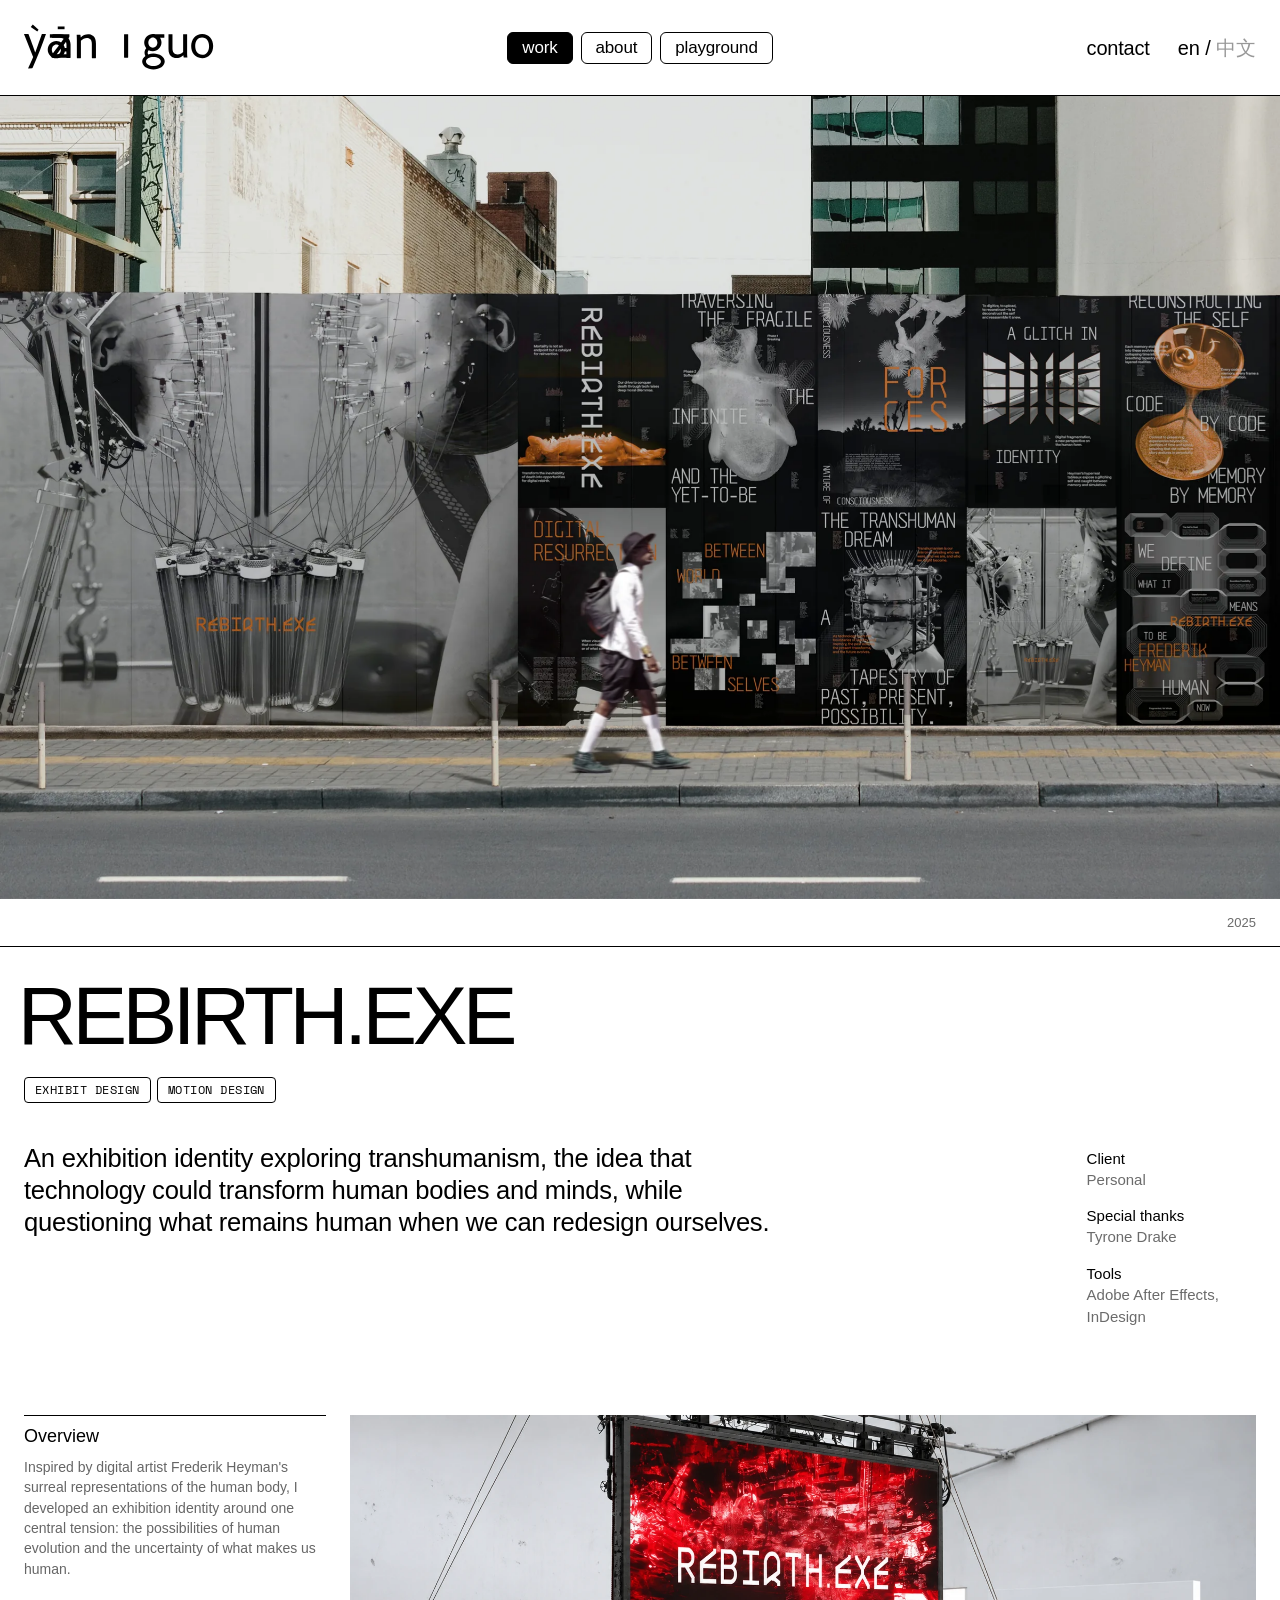
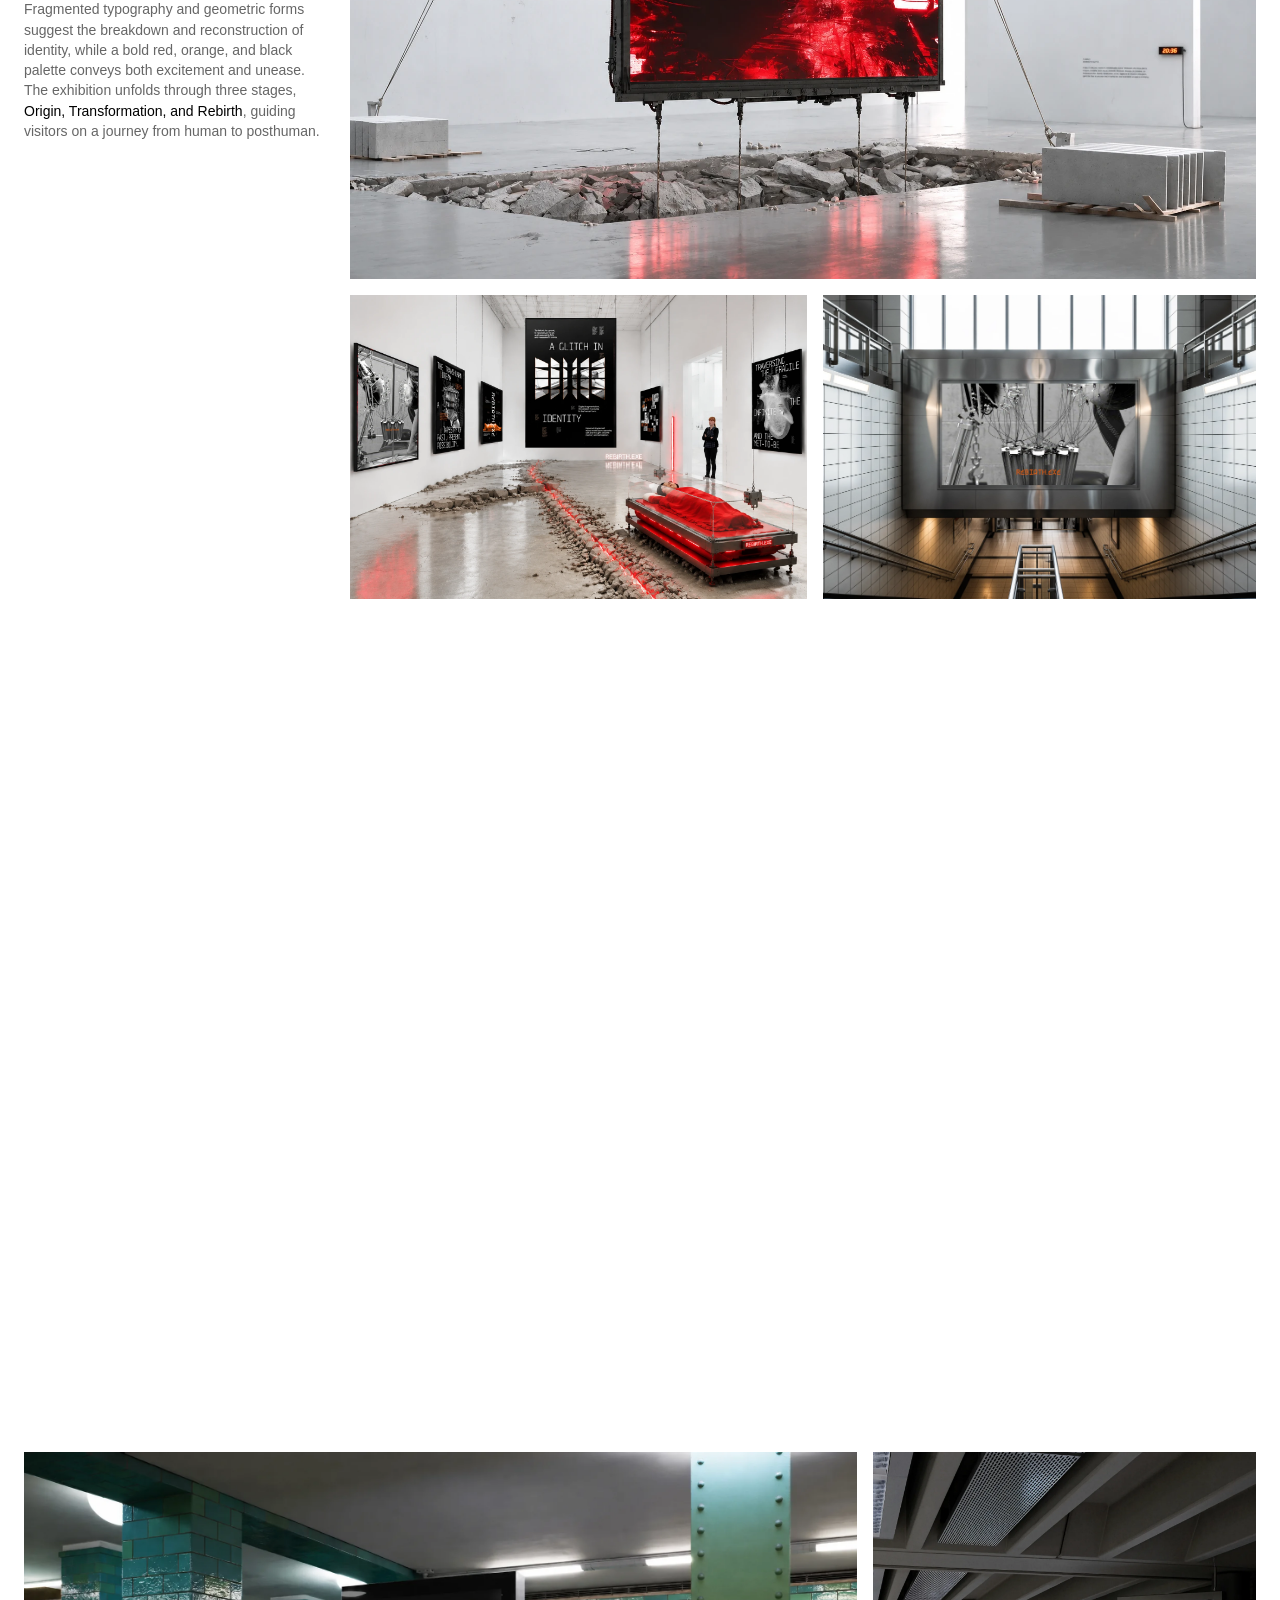
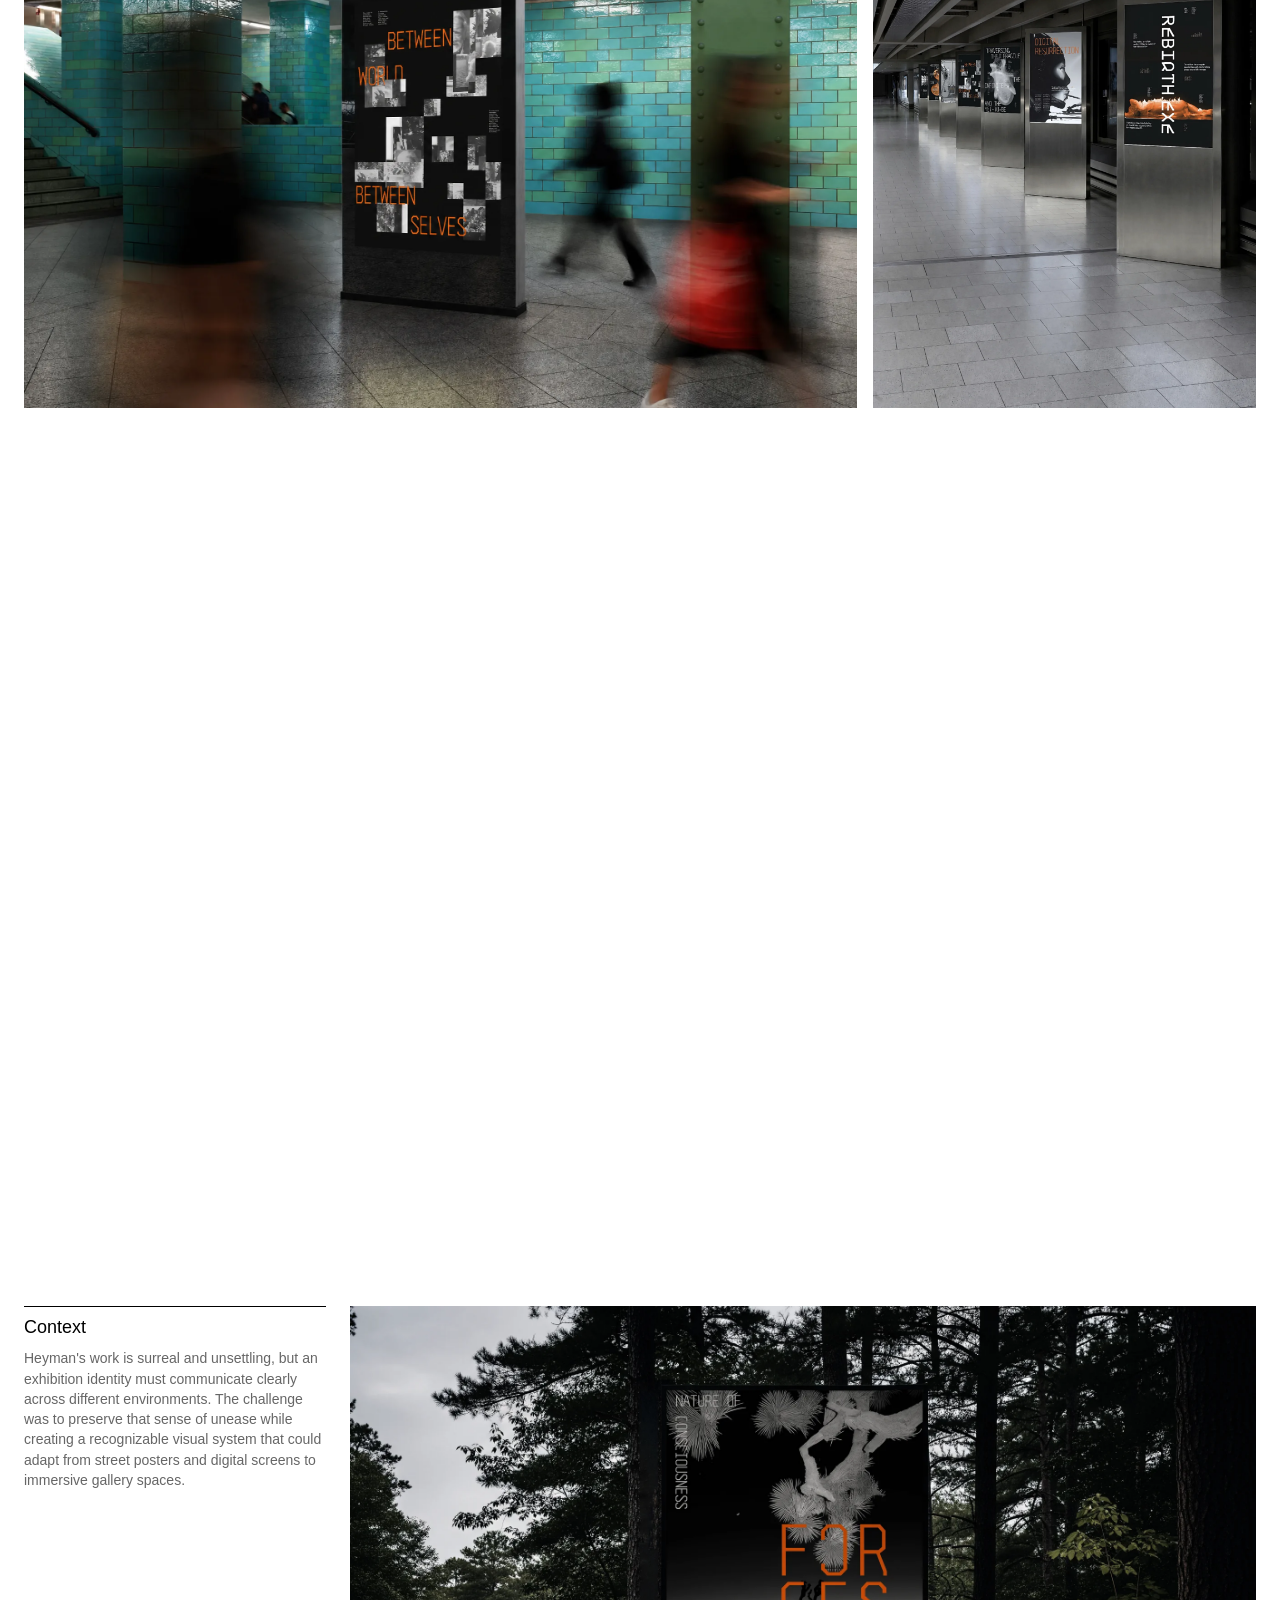
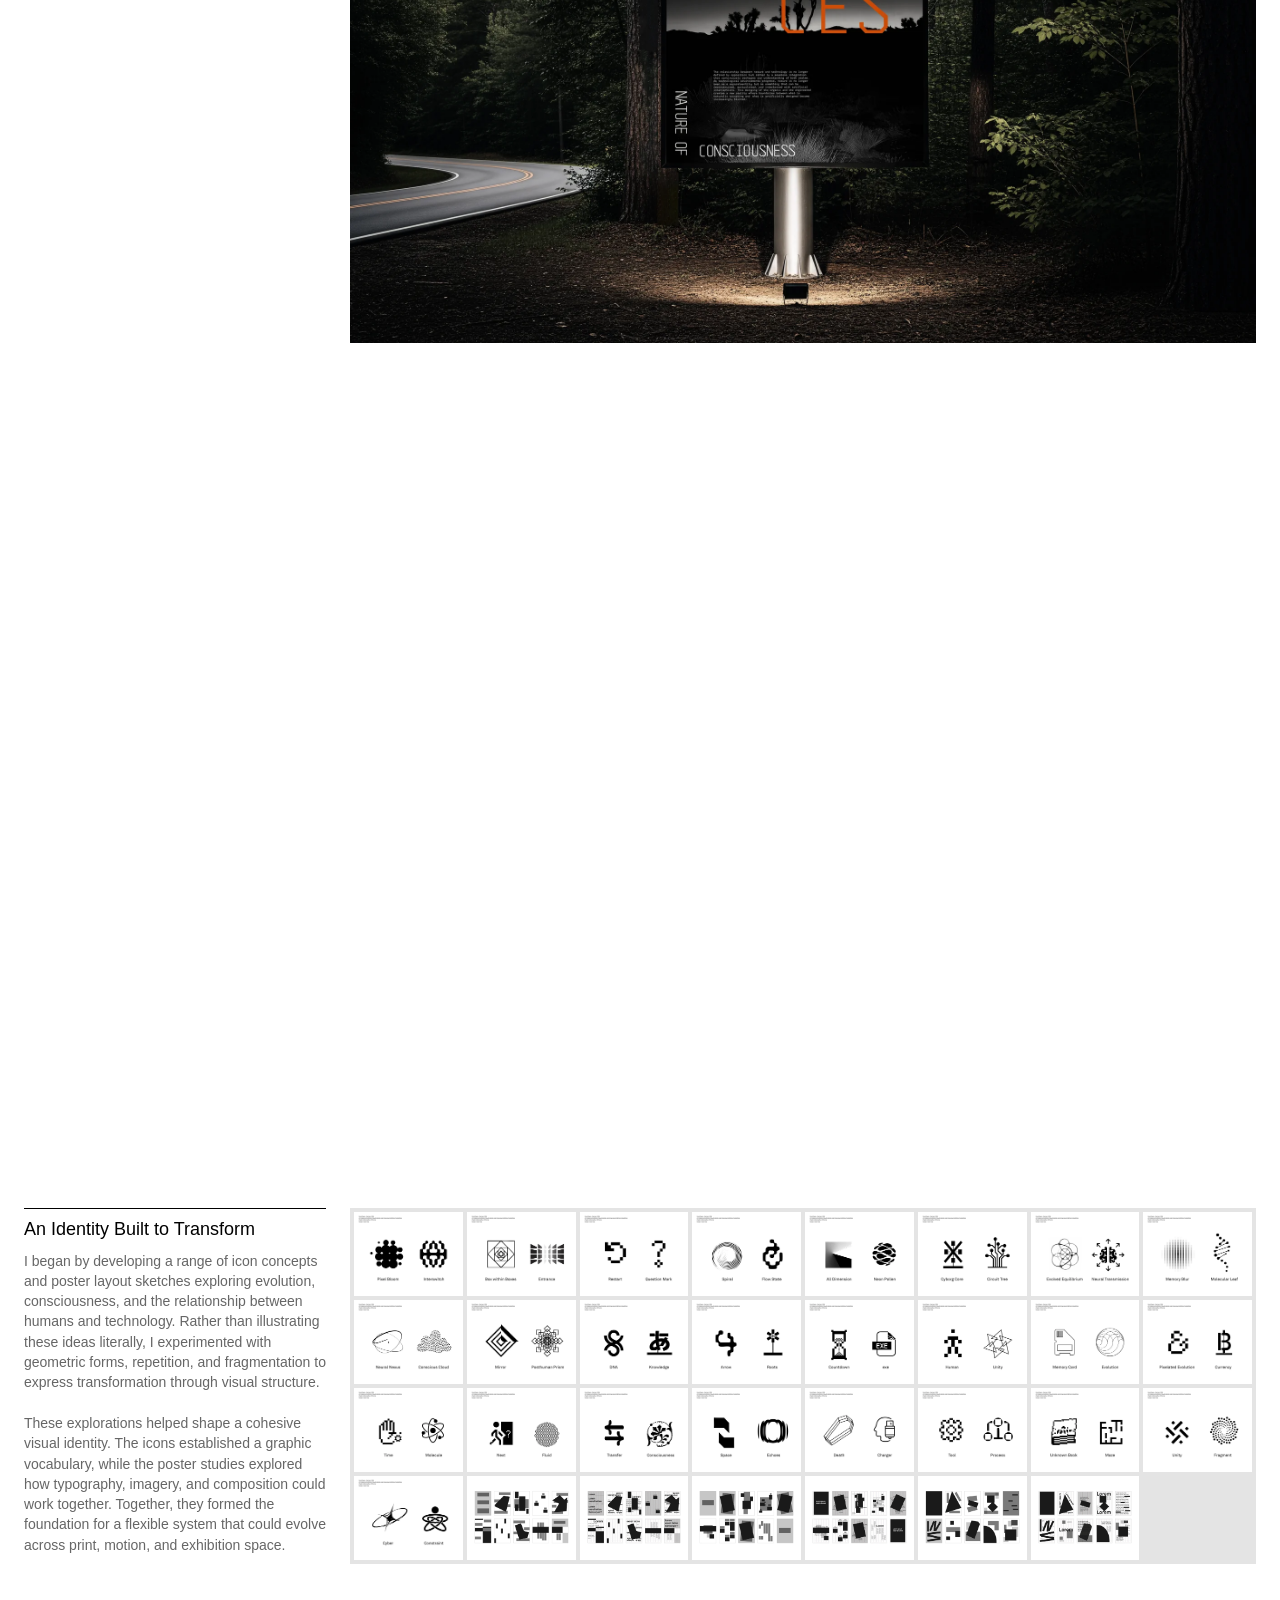
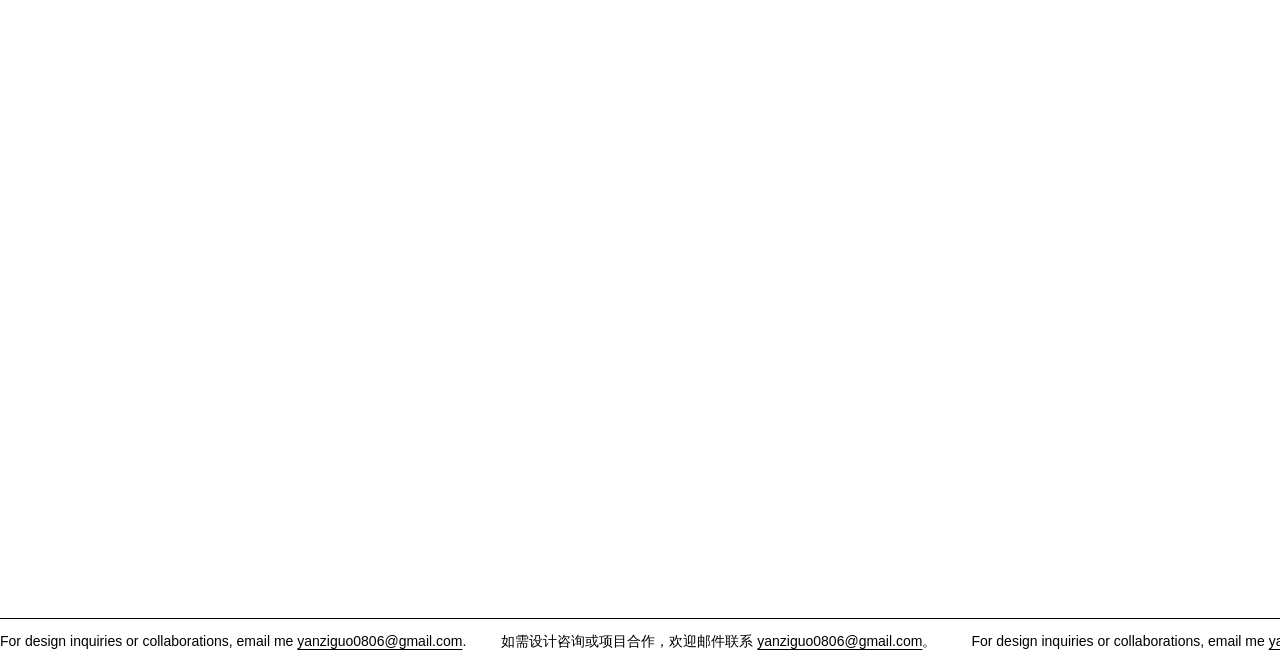
==== commit bd0783af: "update 2026-11-15 18:35" ====
--- a/project.html
+++ b/project.html
@@ -93,7 +93,7 @@
   </footer>
 
   <script src="shared/lang.js?v=3"></script>
-  <script src="projects.js?v=169"></script>
+  <script src="projects.js?v=172"></script>
   <script src="project.js?v=158"></script>
   <script src="case7.js?v=4"></script>
   <script src="logo-motion.js?v=4"></script>
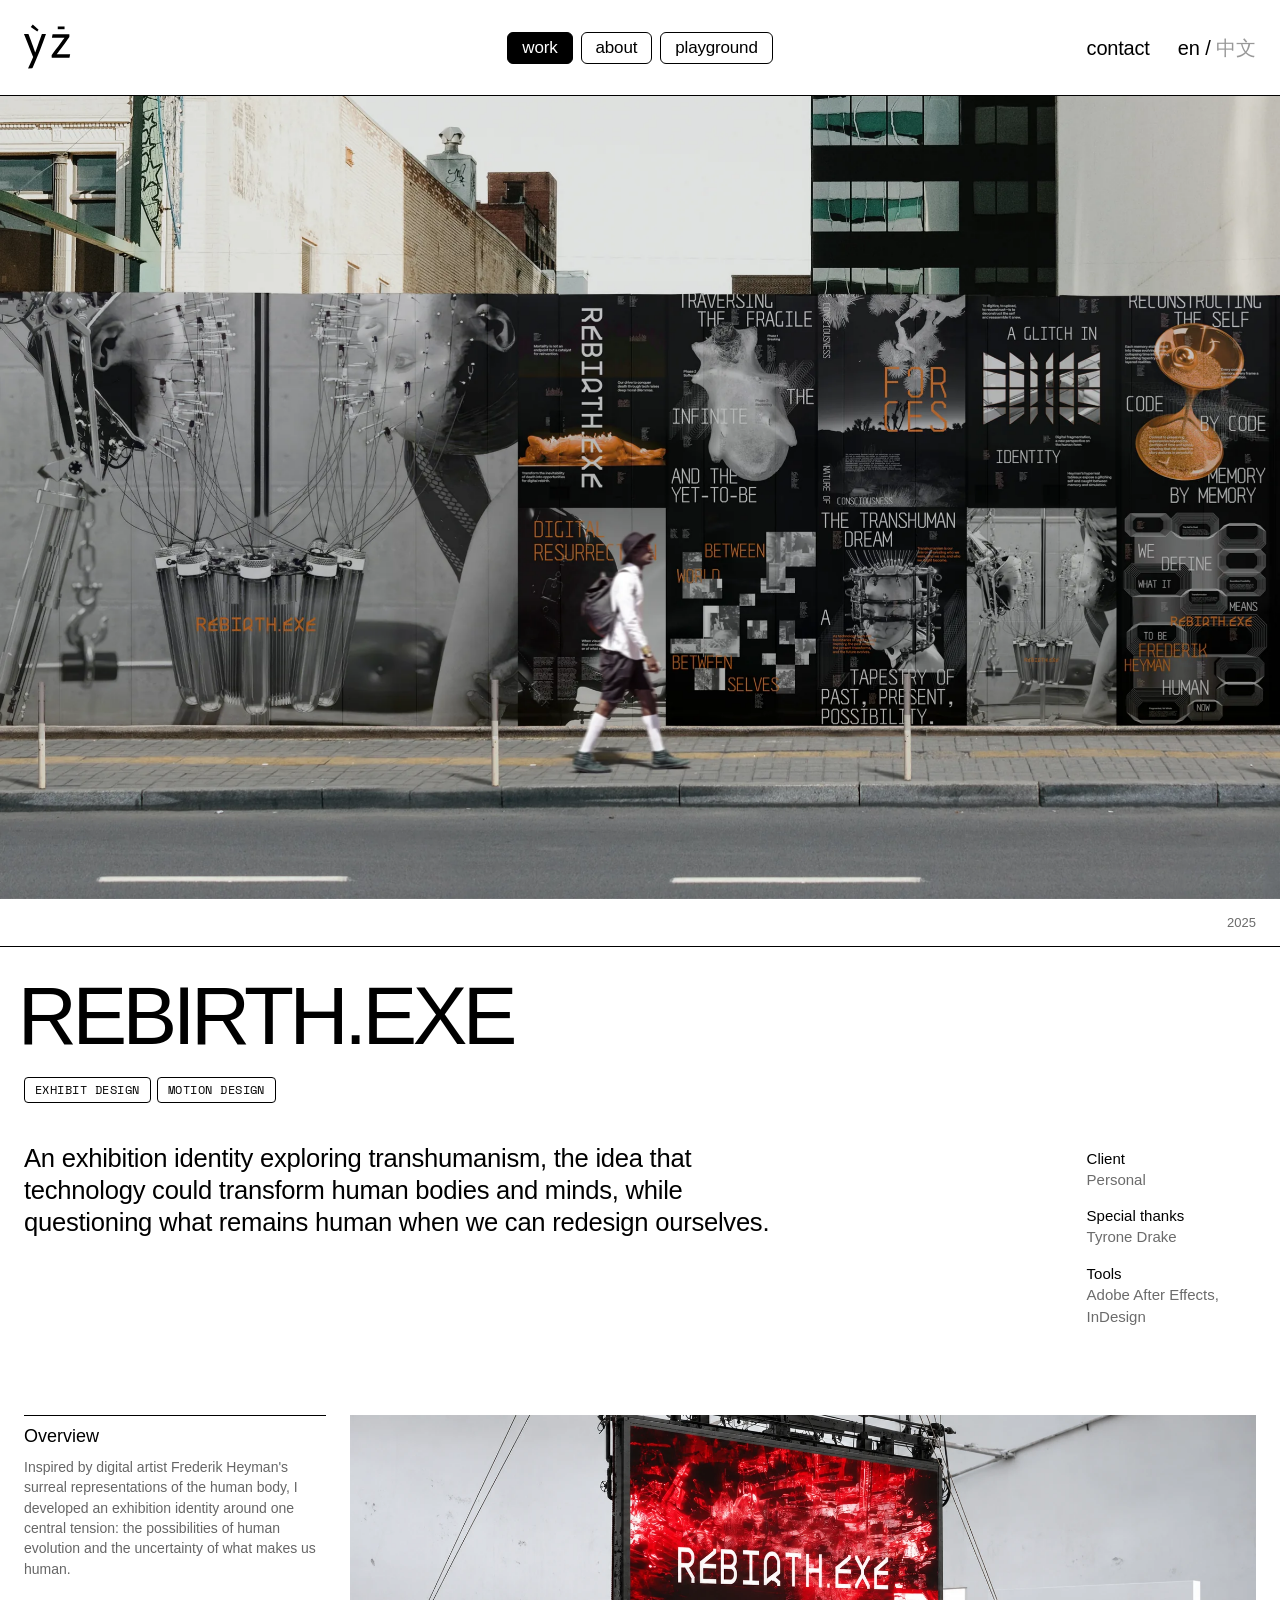
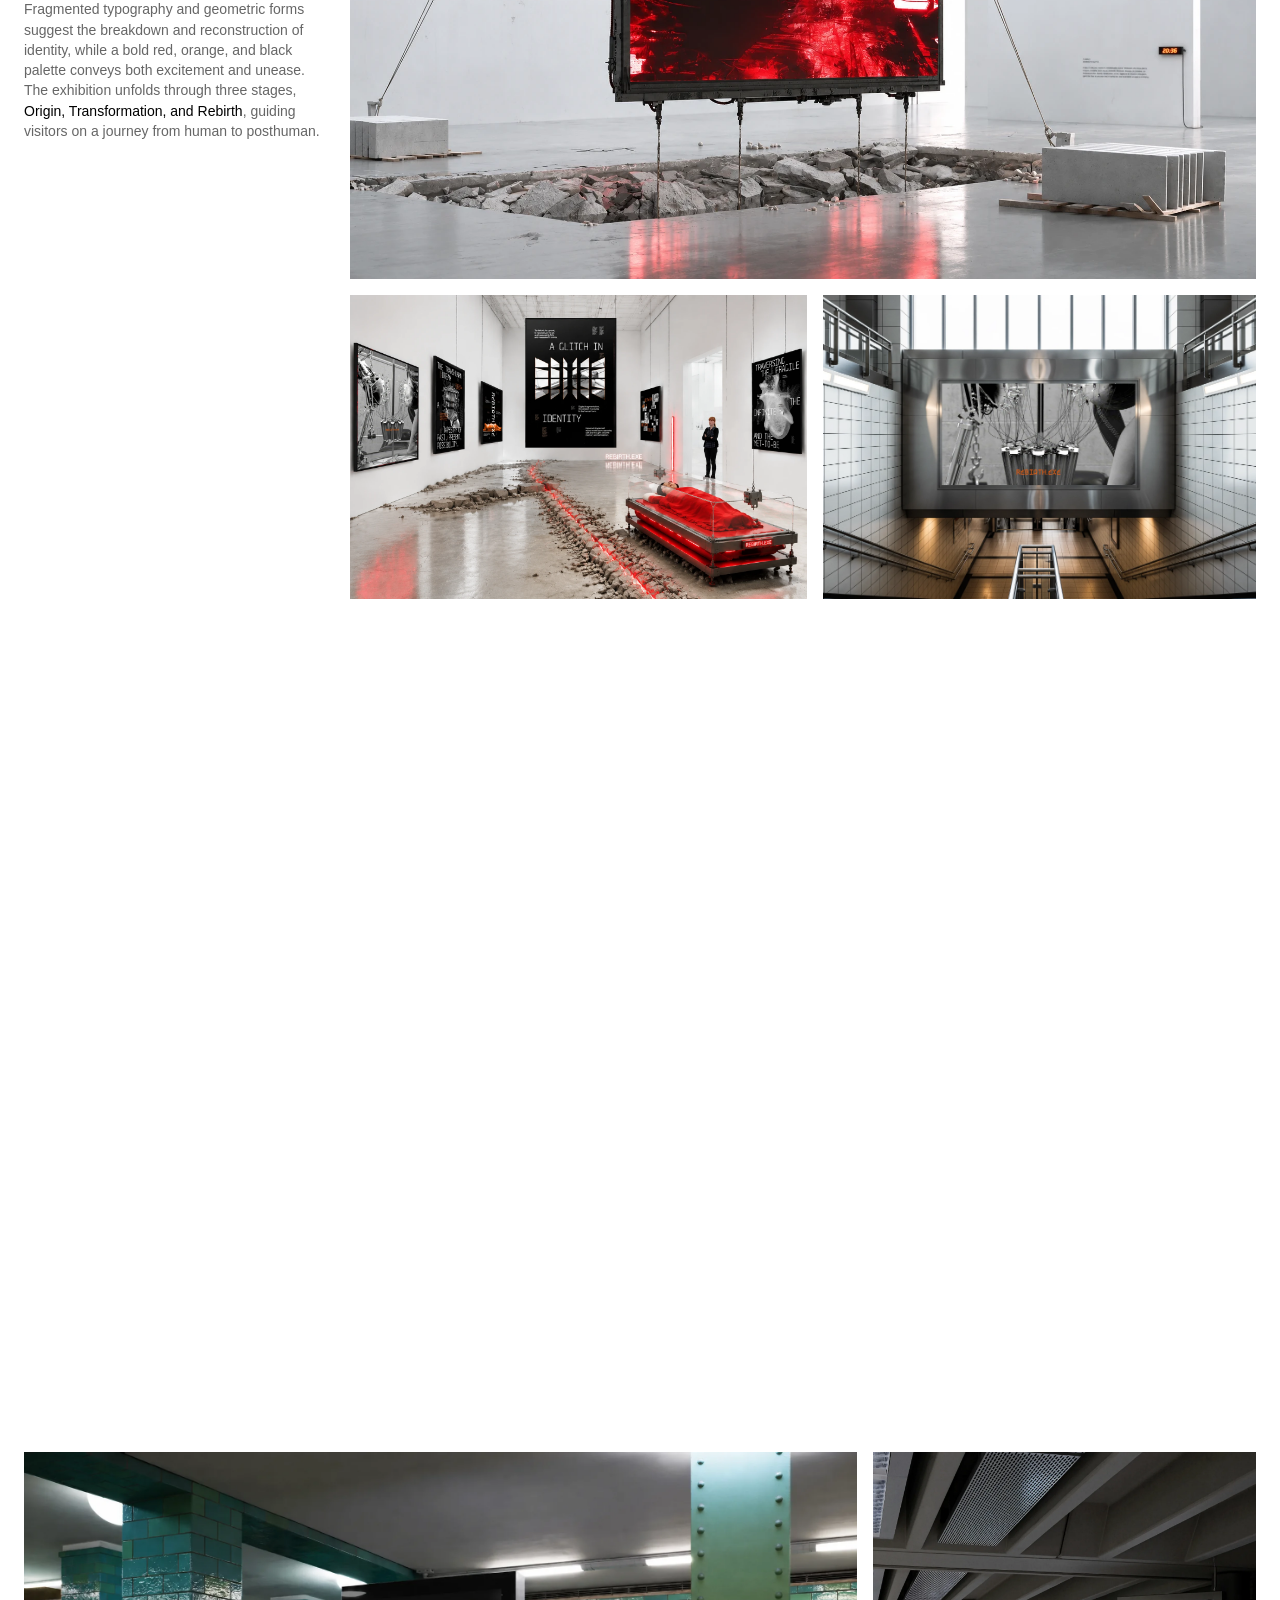
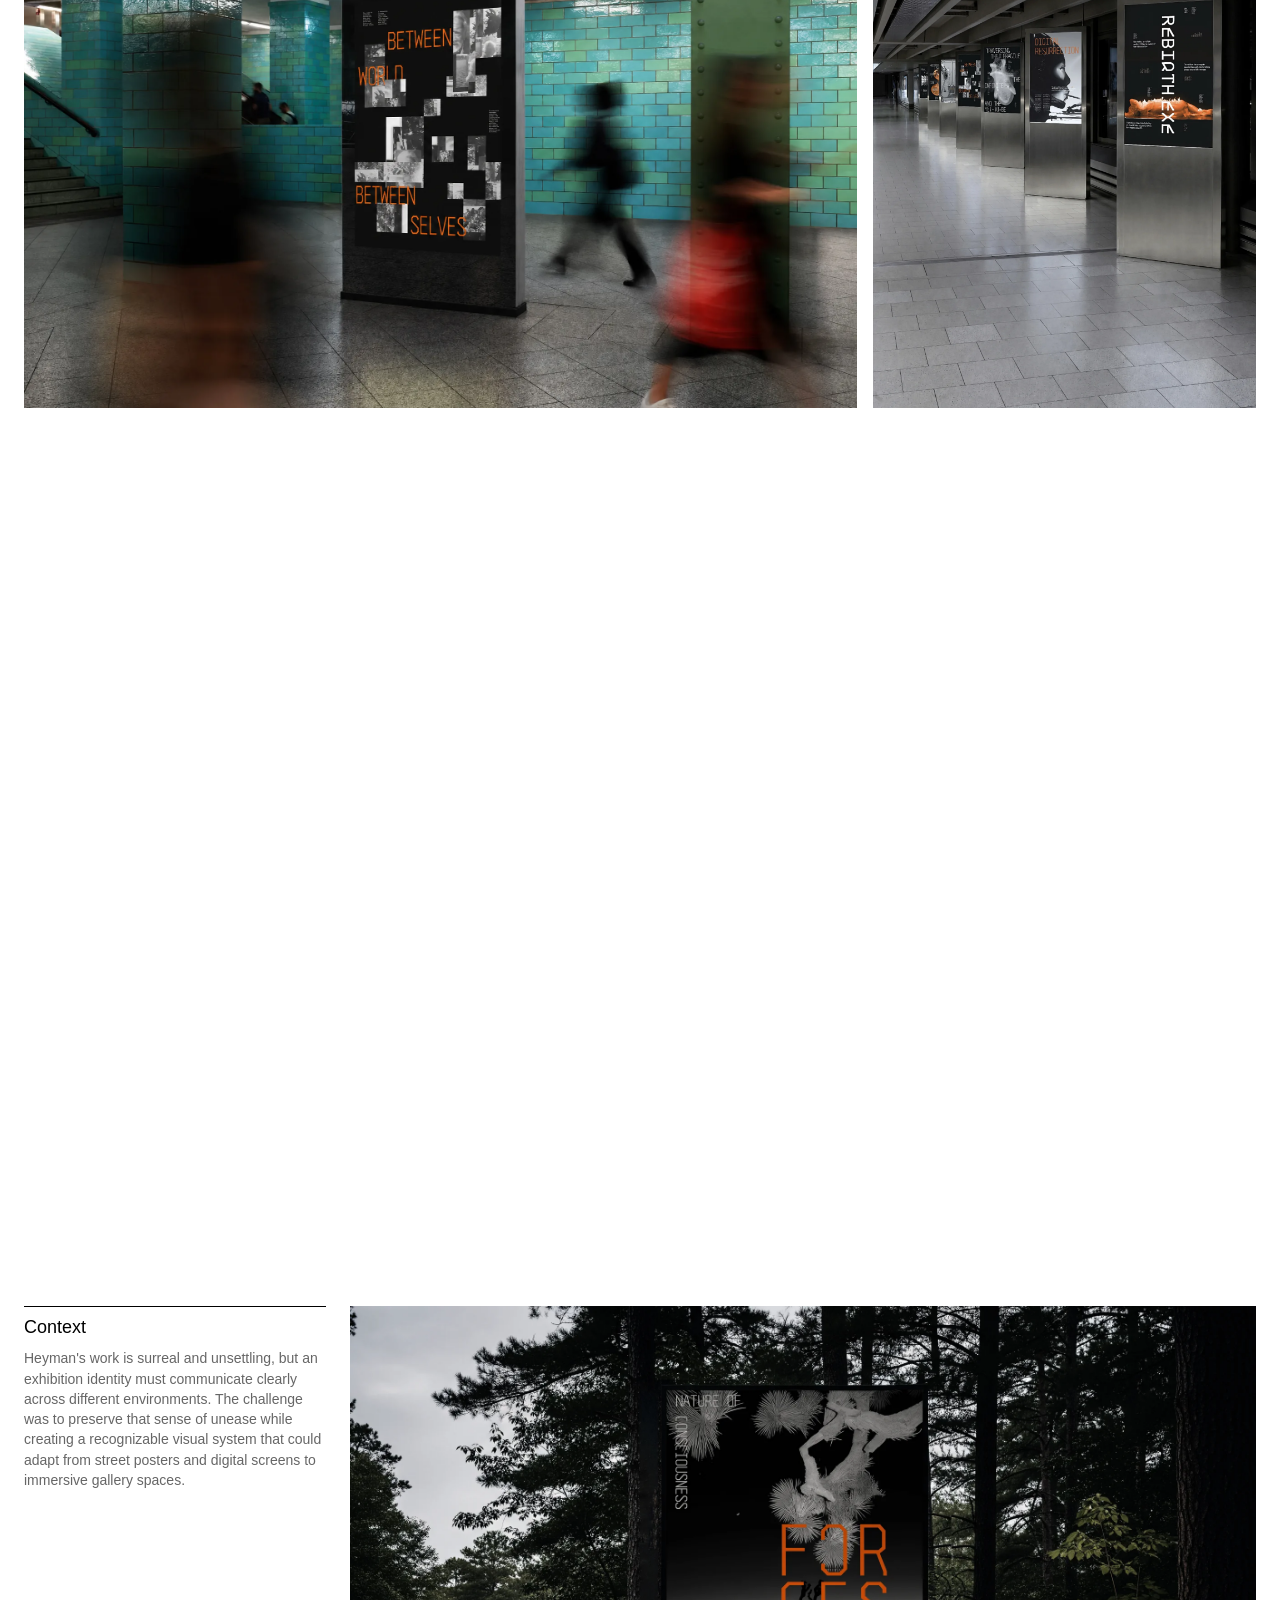
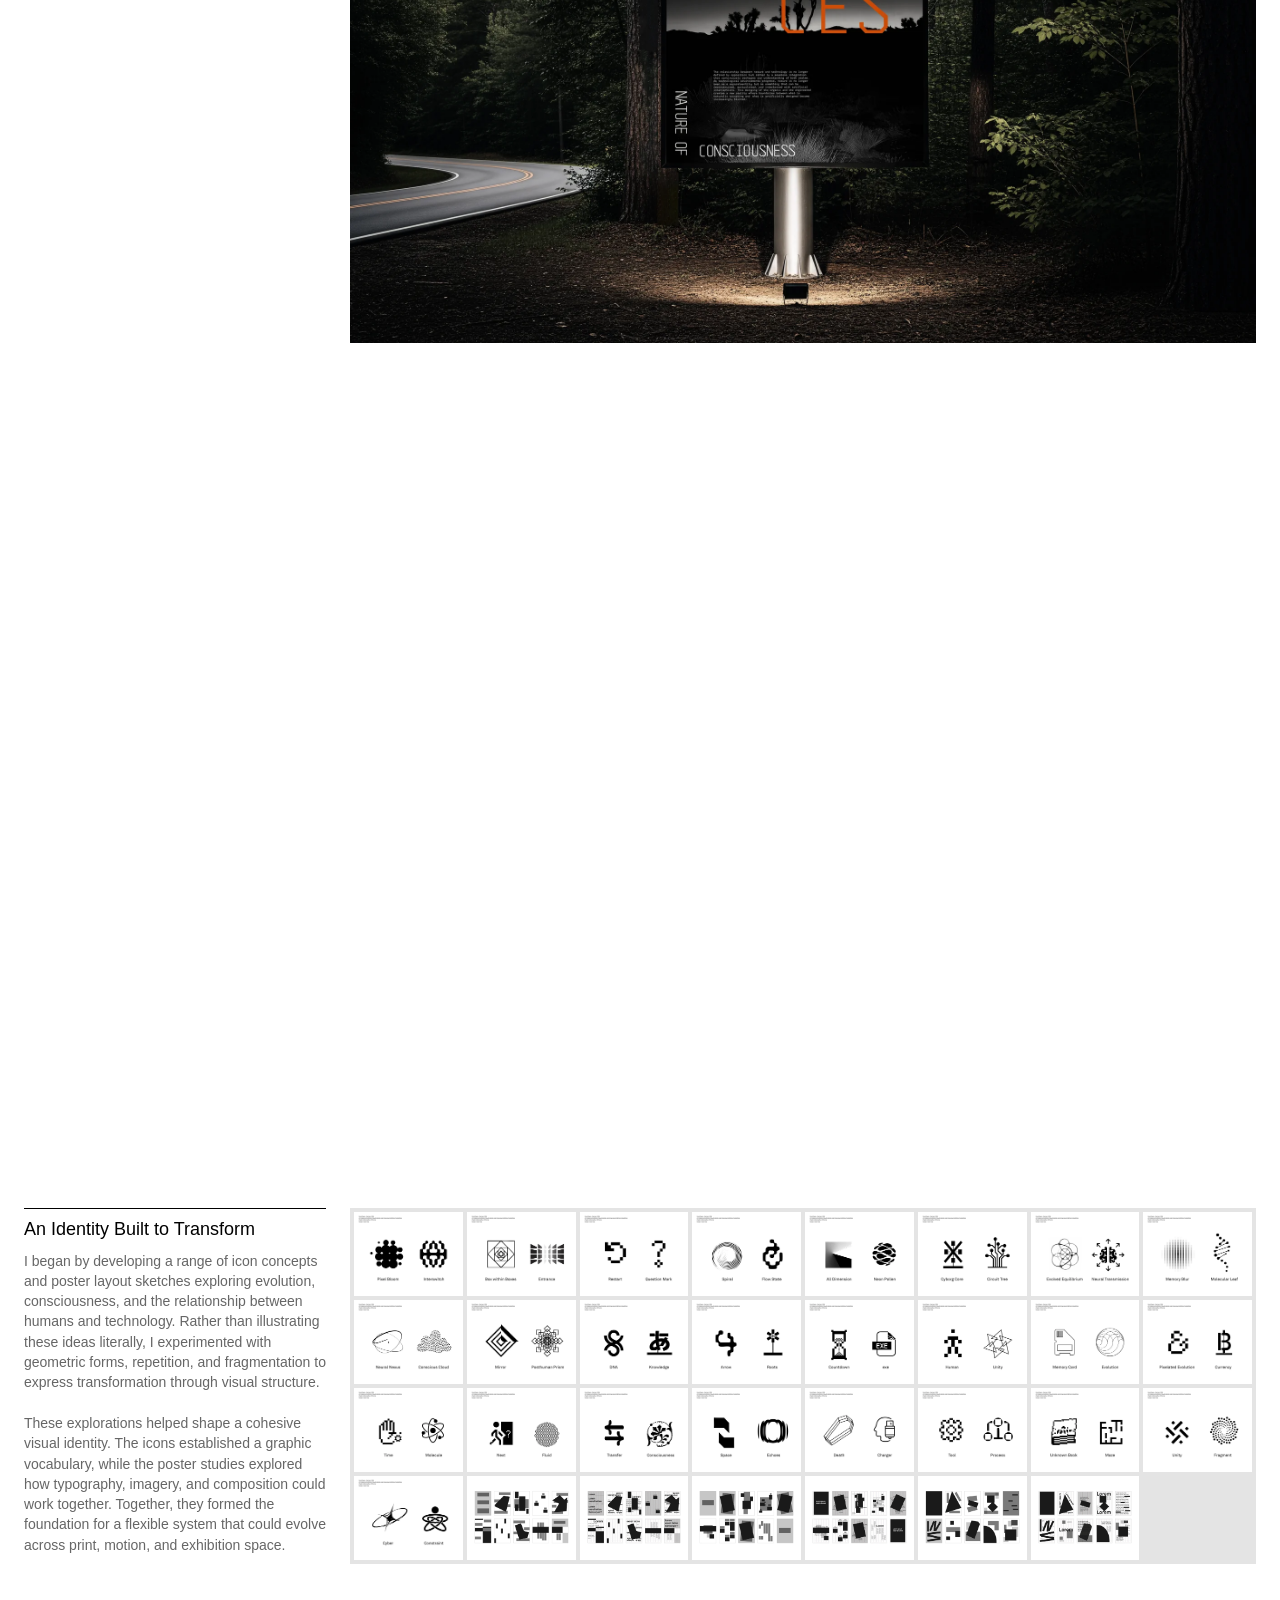
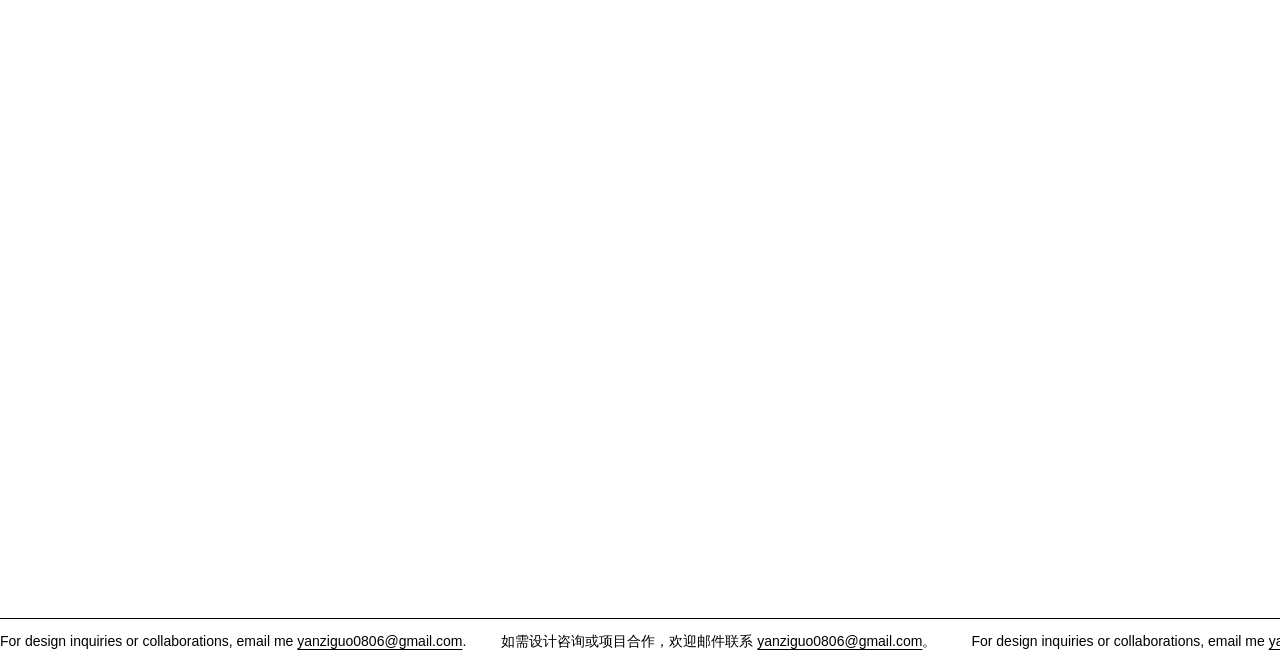
==== commit c770fa39: "update 2026-11-15 18:36" ====
--- a/project.html
+++ b/project.html
@@ -93,7 +93,7 @@
   </footer>
 
   <script src="shared/lang.js?v=3"></script>
-  <script src="projects.js?v=172"></script>
+  <script src="projects.js?v=173"></script>
   <script src="project.js?v=158"></script>
   <script src="case7.js?v=4"></script>
   <script src="logo-motion.js?v=4"></script>
